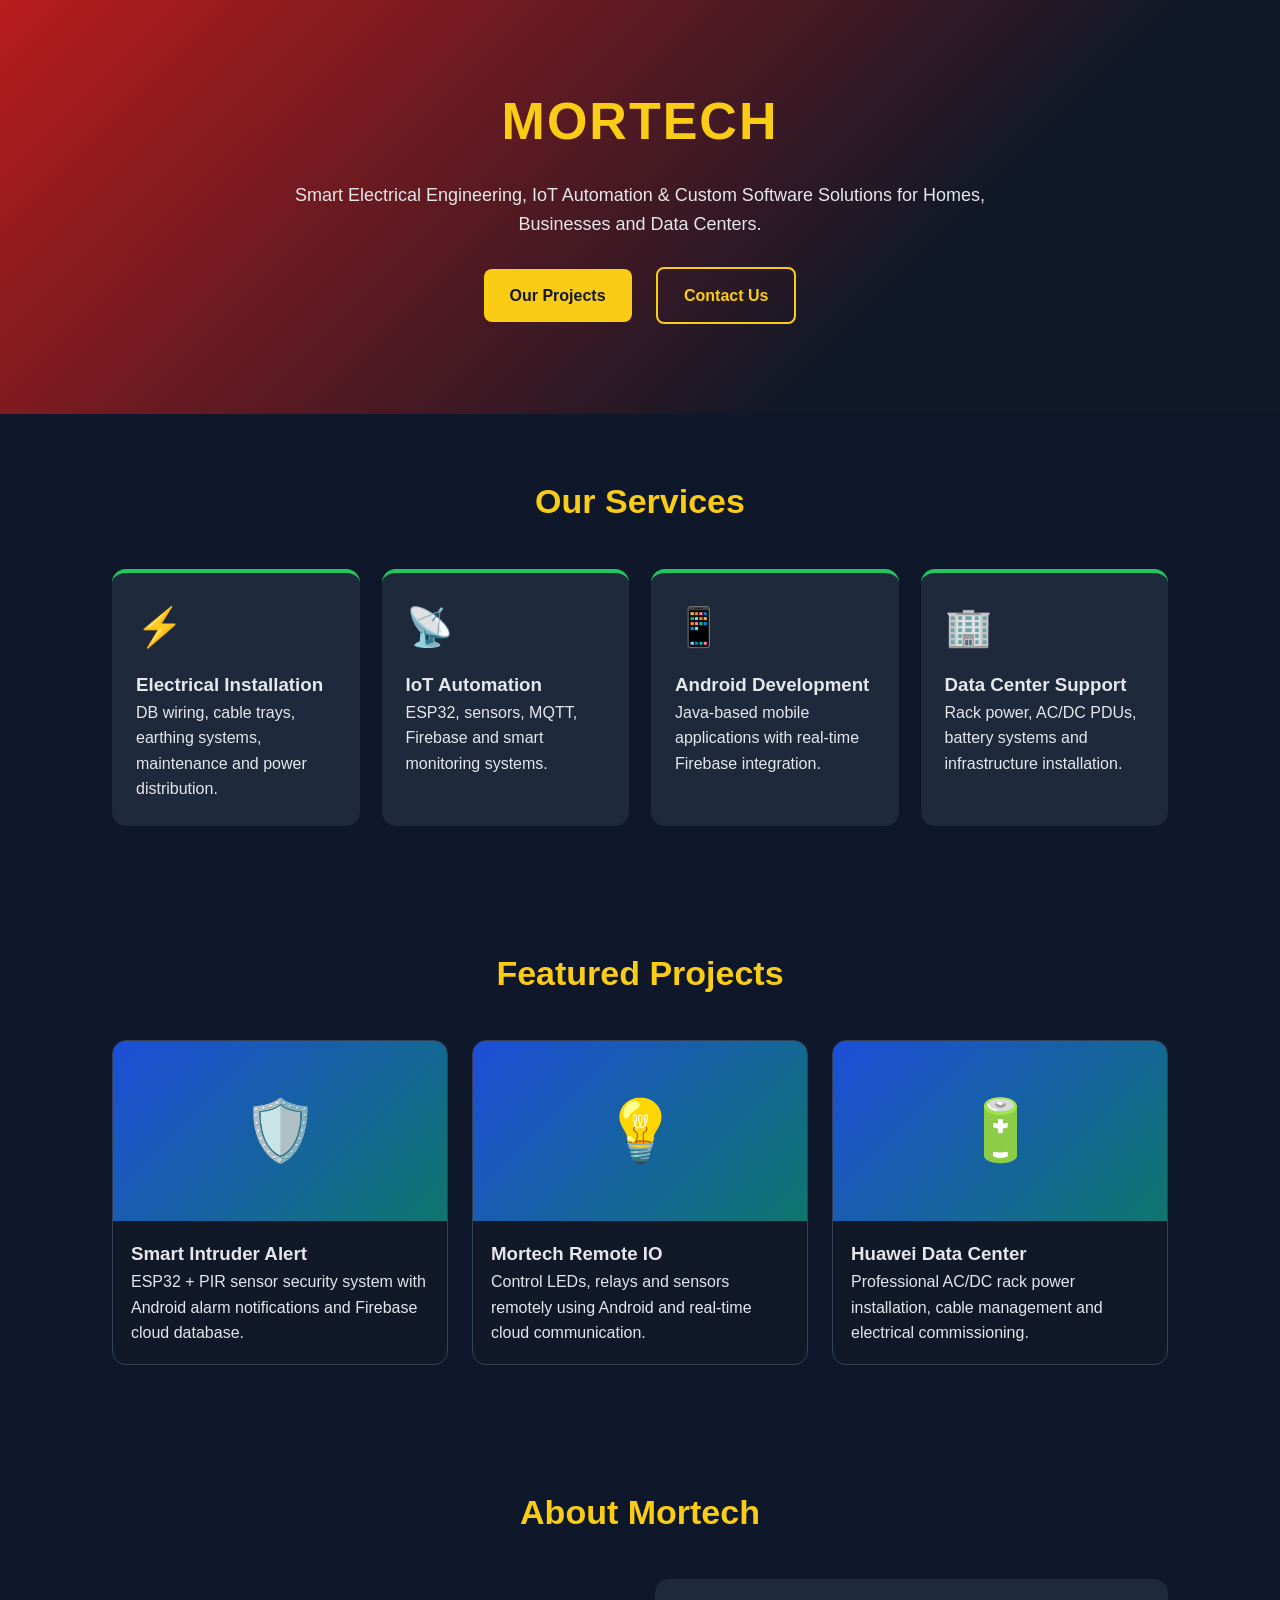
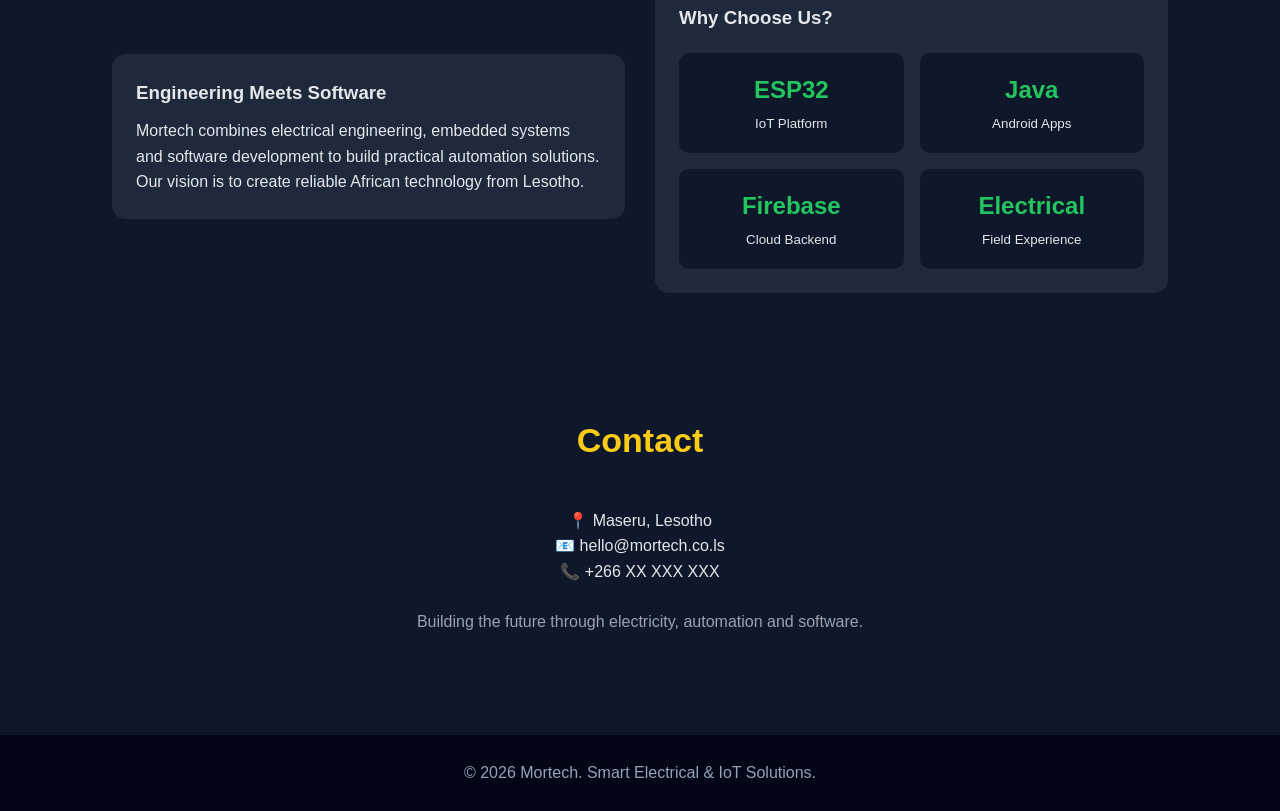
==== index.html @ 27b3b8f4 "Add files via upload" ====
<!DOCTYPE html>
<html lang="en">
<head>
<meta charset="UTF-8">
<meta name="viewport" content="width=device-width, initial-scale=1.0">
<title>Mortech</title>
<style>
*{margin:0;padding:0;box-sizing:border-box}
body{font-family:Arial,Helvetica,sans-serif;background:#0f172a;color:#e5e7eb;line-height:1.6}
header{background:linear-gradient(135deg,#b91c1c,#111827 70%);padding:80px 20px;text-align:center}
header h1{font-size:52px;letter-spacing:2px;color:#facc15}
header p{max-width:700px;margin:18px auto;font-size:18px}
.btn{display:inline-block;margin:10px;padding:14px 26px;border-radius:8px;text-decoration:none;font-weight:bold}
.primary{background:#facc15;color:#111827}
.secondary{border:2px solid #facc15;color:#facc15}
section{padding:60px 22px;max-width:1100px;margin:auto}
.title{text-align:center;font-size:34px;margin-bottom:40px;color:#facc15}
.grid{display:grid;grid-template-columns:repeat(auto-fit,minmax(230px,1fr));gap:22px}
.card{background:#1e293b;padding:24px;border-radius:14px;border-top:4px solid #22c55e;transition:.3s}
.card:hover{transform:translateY(-6px)}
.icon{font-size:38px;margin-bottom:12px}
.projects{display:grid;grid-template-columns:repeat(auto-fit,minmax(280px,1fr));gap:24px}
.project{background:#111827;border-radius:14px;overflow:hidden;border:1px solid #334155}
.image{height:180px;display:flex;align-items:center;justify-content:center;font-size:60px;background:linear-gradient(135deg,#1d4ed8,#0f766e)}
.project .content{padding:18px}
.about{display:grid;grid-template-columns:1fr 1fr;gap:30px;align-items:center}
.aboutbox{background:#1e293b;padding:24px;border-radius:14px}
.stats{display:grid;grid-template-columns:repeat(2,1fr);gap:16px;margin-top:20px}
.stat{background:#0f172a;padding:18px;border-radius:10px;text-align:center}
.contact{text-align:center}
footer{background:#020617;padding:25px;text-align:center;color:#94a3b8;margin-top:40px}
@media(max-width:700px){header h1{font-size:38px}.about{grid-template-columns:1fr}}
</style>
</head>
<body>
<header>
<h1>MORTECH</h1>
<p>Smart Electrical Engineering, IoT Automation & Custom Software Solutions for Homes, Businesses and Data Centers.</p>
<a href="#projects" class="btn primary">Our Projects</a>
<a href="#contact" class="btn secondary">Contact Us</a>
</header>
<section>
<h2 class="title">Our Services</h2>
<div class="grid">
<div class="card"><div class="icon">⚡</div><h3>Electrical Installation</h3><p>DB wiring, cable trays, earthing systems, maintenance and power distribution.</p></div>
<div class="card"><div class="icon">📡</div><h3>IoT Automation</h3><p>ESP32, sensors, MQTT, Firebase and smart monitoring systems.</p></div>
<div class="card"><div class="icon">📱</div><h3>Android Development</h3><p>Java-based mobile applications with real-time Firebase integration.</p></div>
<div class="card"><div class="icon">🏢</div><h3>Data Center Support</h3><p>Rack power, AC/DC PDUs, battery systems and infrastructure installation.</p></div>
</div>
</section>
<section id="projects">
<h2 class="title">Featured Projects</h2>
<div class="projects">
<div class="project"><div class="image">🛡️</div><div class="content"><h3>Smart Intruder Alert</h3><p>ESP32 + PIR sensor security system with Android alarm notifications and Firebase cloud database.</p></div></div>
<div class="project"><div class="image">💡</div><div class="content"><h3>Mortech Remote IO</h3><p>Control LEDs, relays and sensors remotely using Android and real-time cloud communication.</p></div></div>
<div class="project"><div class="image">🔋</div><div class="content"><h3>Huawei Data Center</h3><p>Professional AC/DC rack power installation, cable management and electrical commissioning.</p></div></div>
</div>
</section>
<section>
<h2 class="title">About Mortech</h2>
<div class="about">
<div class="aboutbox"><h3>Engineering Meets Software</h3><p style="margin-top:10px;">Mortech combines electrical engineering, embedded systems and software development to build practical automation solutions. Our vision is to create reliable African technology from Lesotho.</p></div>
<div class="aboutbox"><h3>Why Choose Us?</h3>
<div class="stats">
<div class="stat"><h2 style="color:#22c55e;">ESP32</h2><small>IoT Platform</small></div>
<div class="stat"><h2 style="color:#22c55e;">Java</h2><small>Android Apps</small></div>
<div class="stat"><h2 style="color:#22c55e;">Firebase</h2><small>Cloud Backend</small></div>
<div class="stat"><h2 style="color:#22c55e;">Electrical</h2><small>Field Experience</small></div>
</div></div></div>
</section>
<section id="contact" class="contact">
<h2 class="title">Contact</h2>
<p>📍 Maseru, Lesotho</p>
<p>📧 hello@mortech.co.ls</p>
<p>📞 +266 XX XXX XXX</p>
<p style="margin-top:25px;color:#9ca3af;">Building the future through electricity, automation and software.</p>
</section>
<footer>© 2026 Mortech. Smart Electrical & IoT Solutions.</footer>
</body>
</html>
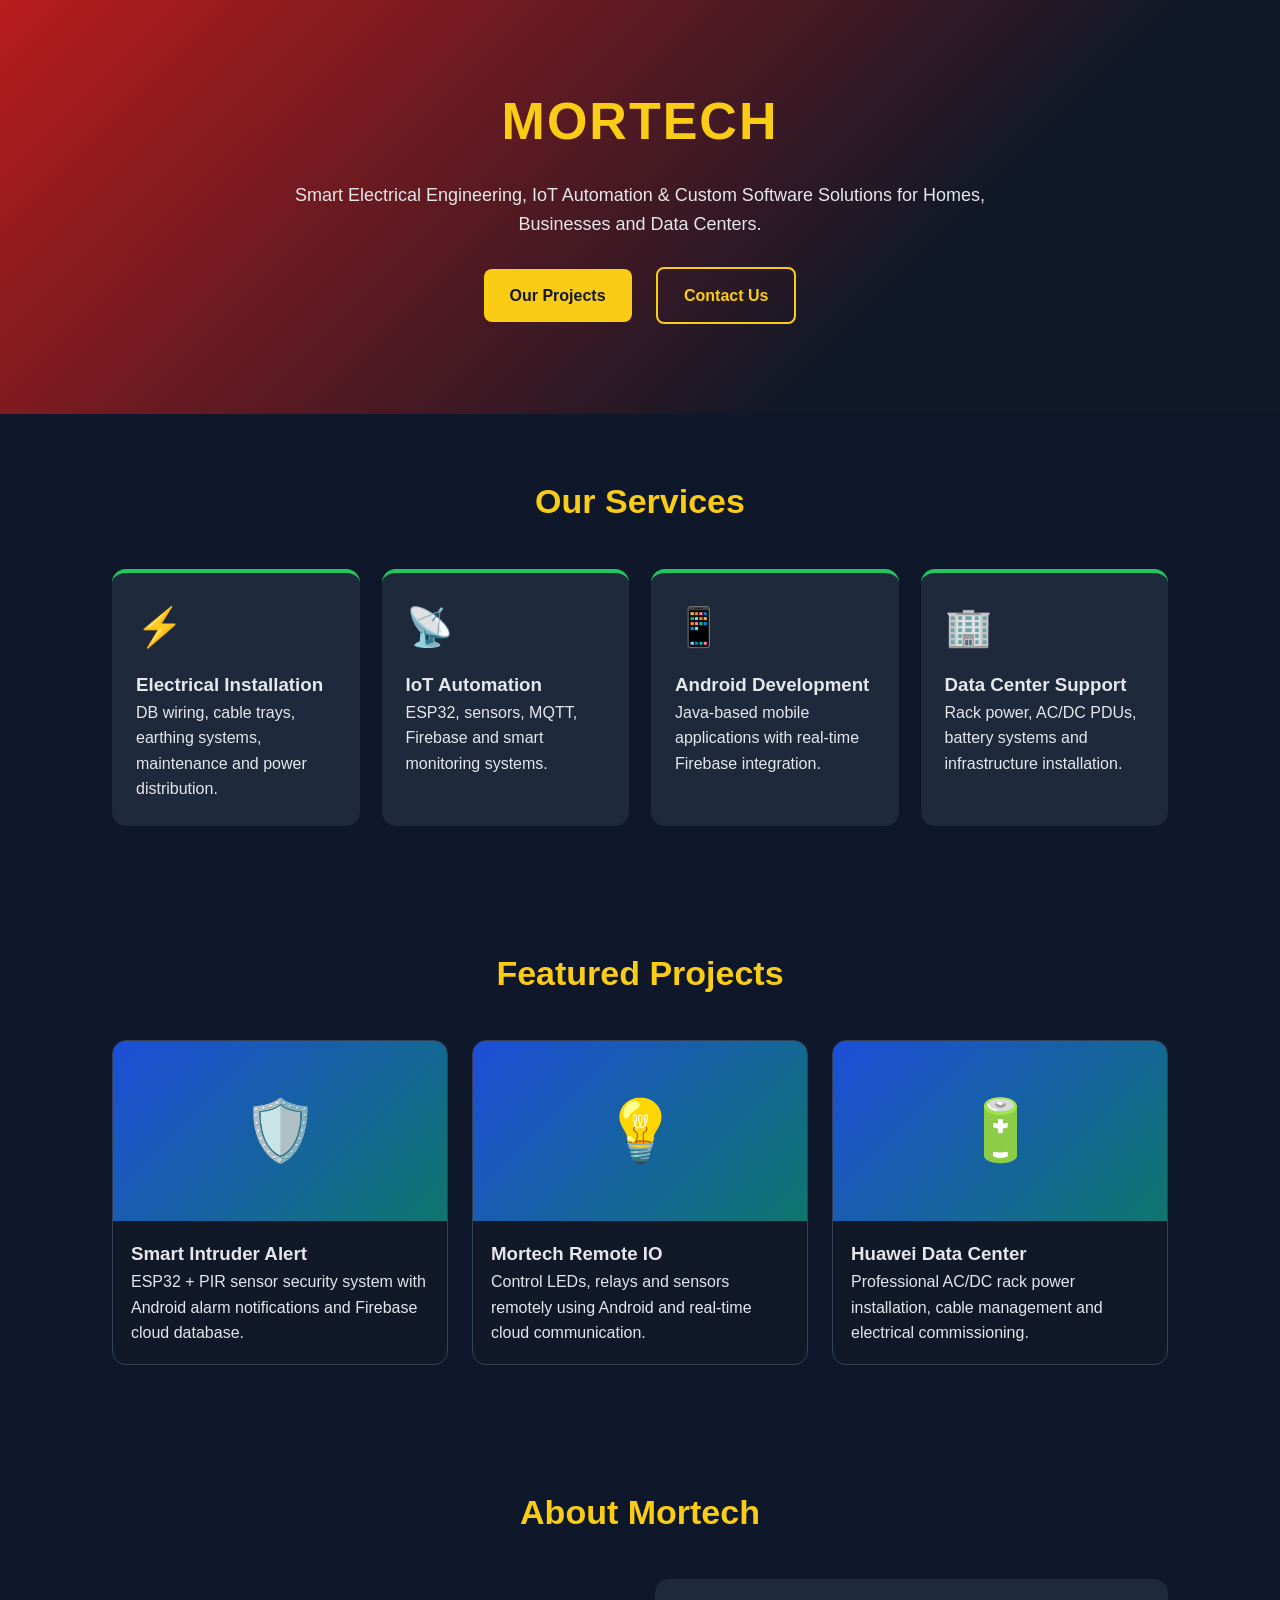
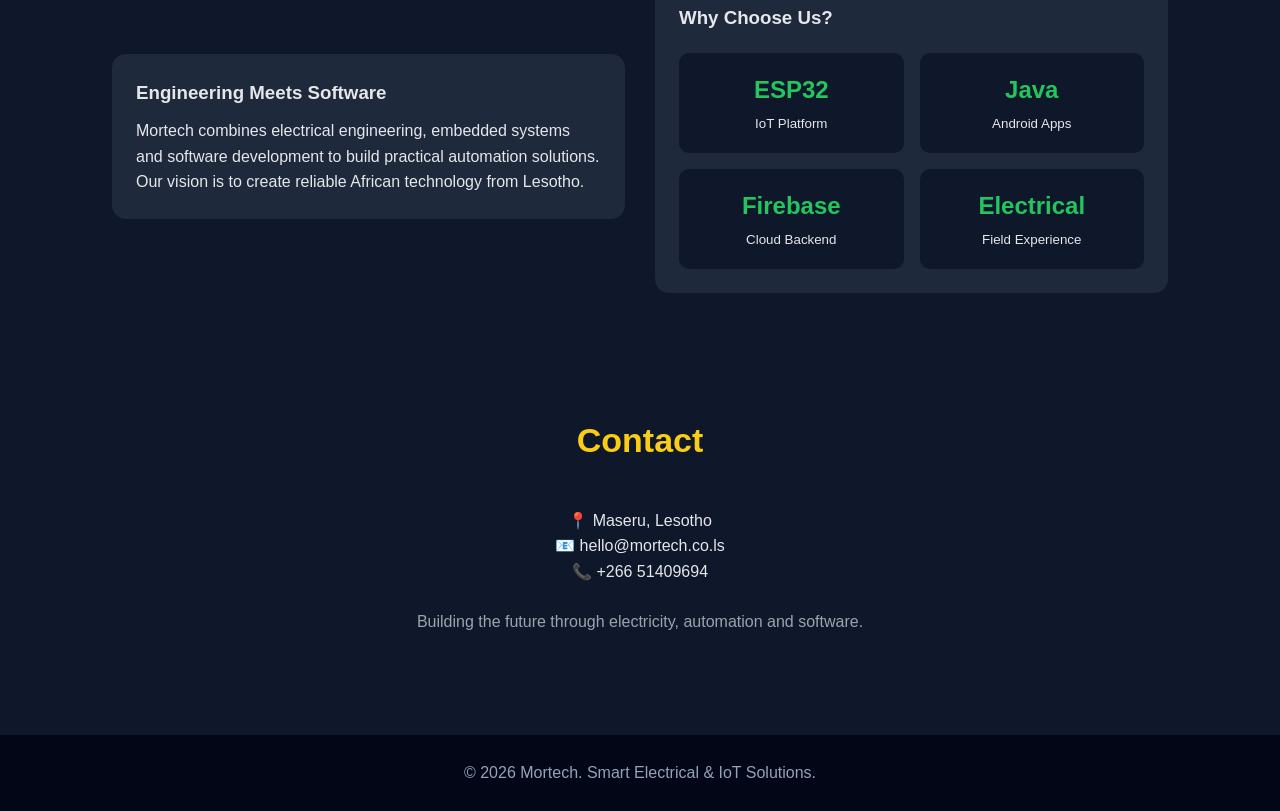
==== commit f242520d: "Add files via upload" ====
--- a/index.html
+++ b/index.html
@@ -72,7 +72,7 @@
 <h2 class="title">Contact</h2>
 <p>📍 Maseru, Lesotho</p>
 <p>📧 hello@mortech.co.ls</p>
-<p>📞 +266 XX XXX XXX</p>
+<p>📞 +266 51409694</p>
 <p style="margin-top:25px;color:#9ca3af;">Building the future through electricity, automation and software.</p>
 </section>
 <footer>© 2026 Mortech. Smart Electrical & IoT Solutions.</footer>
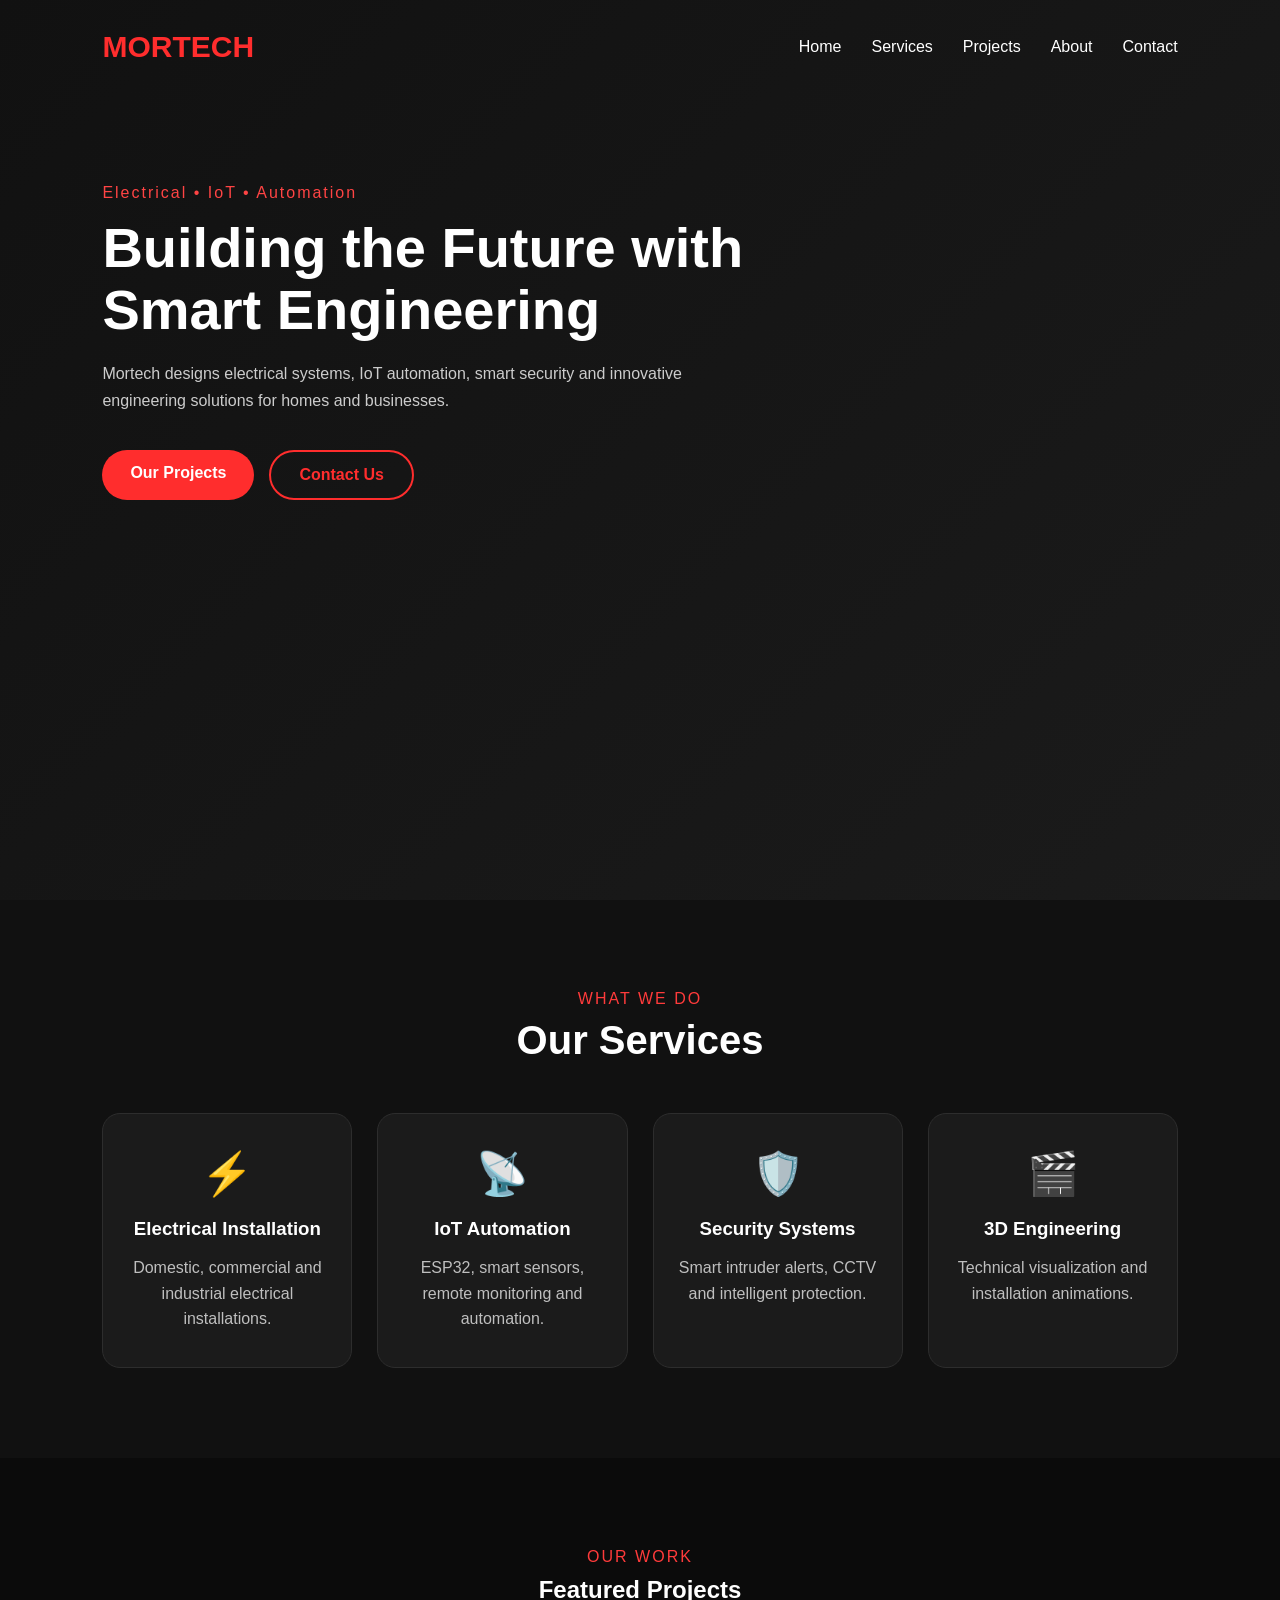
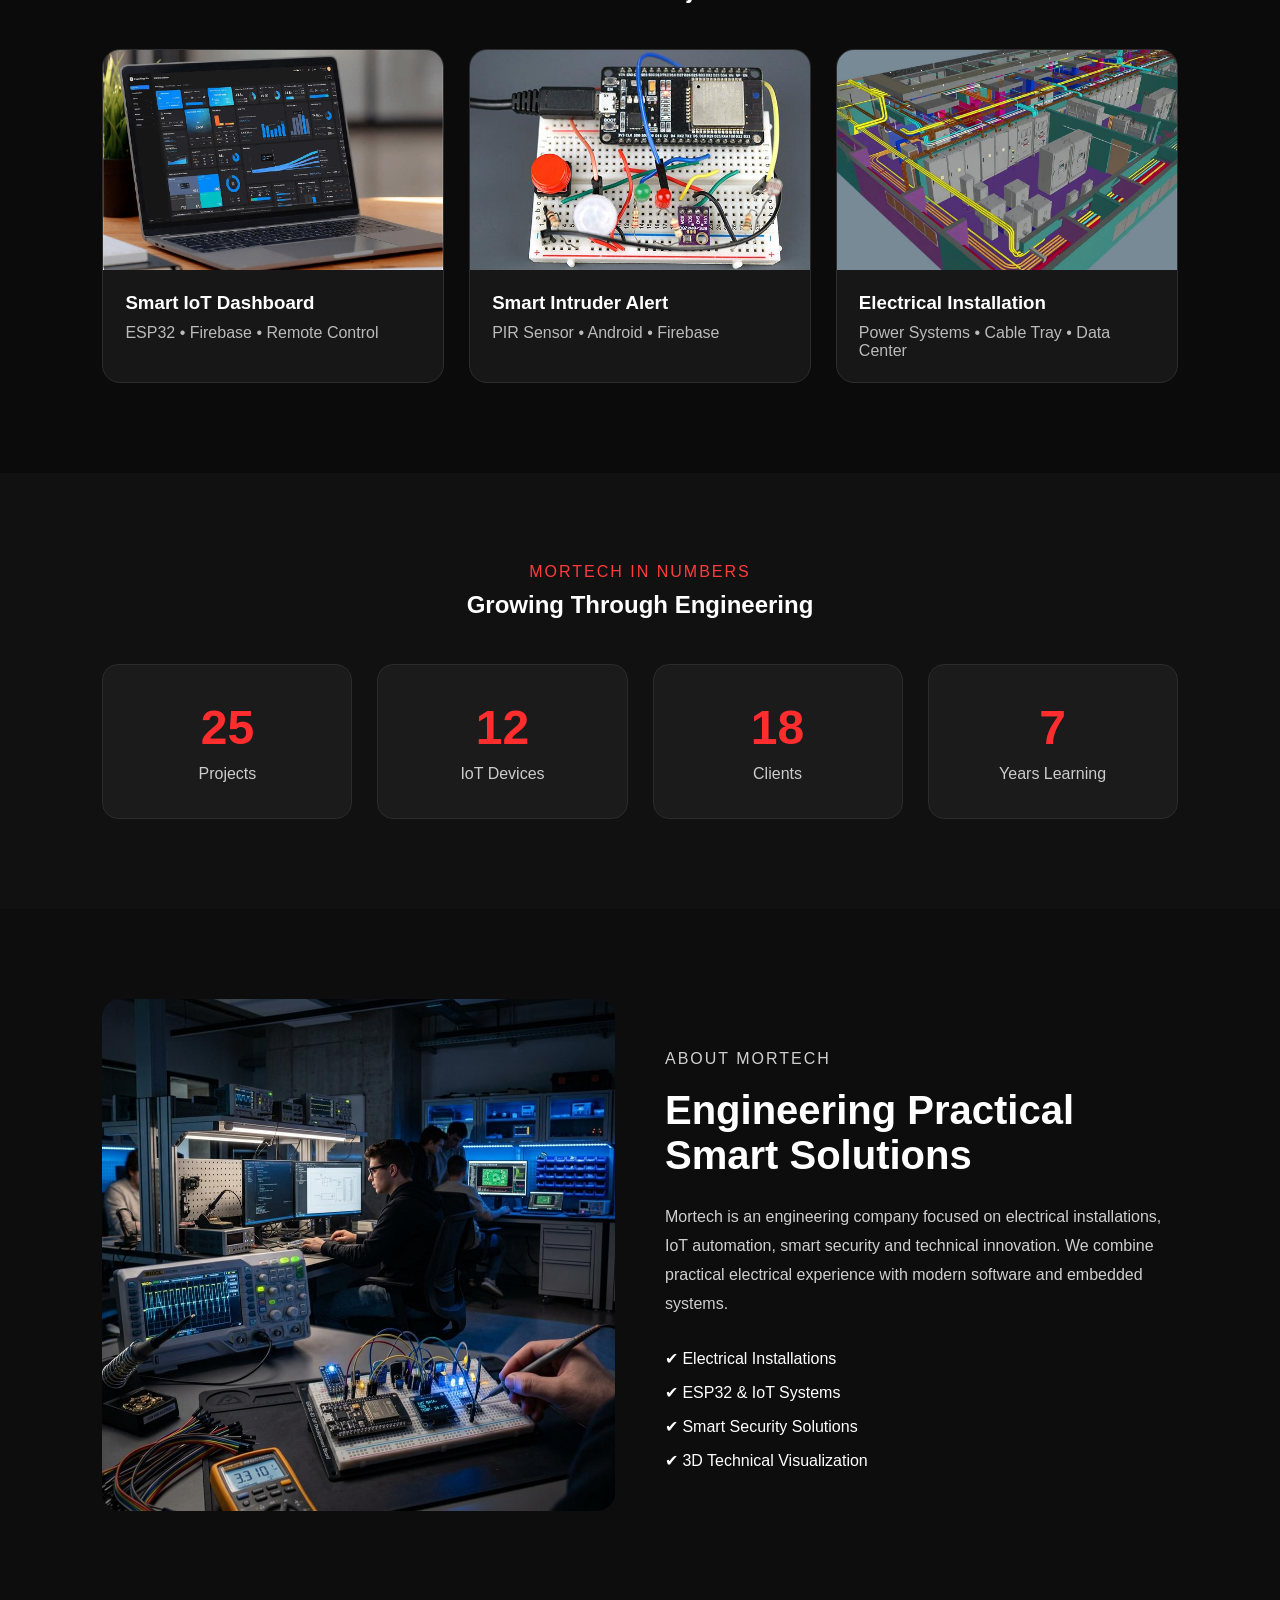
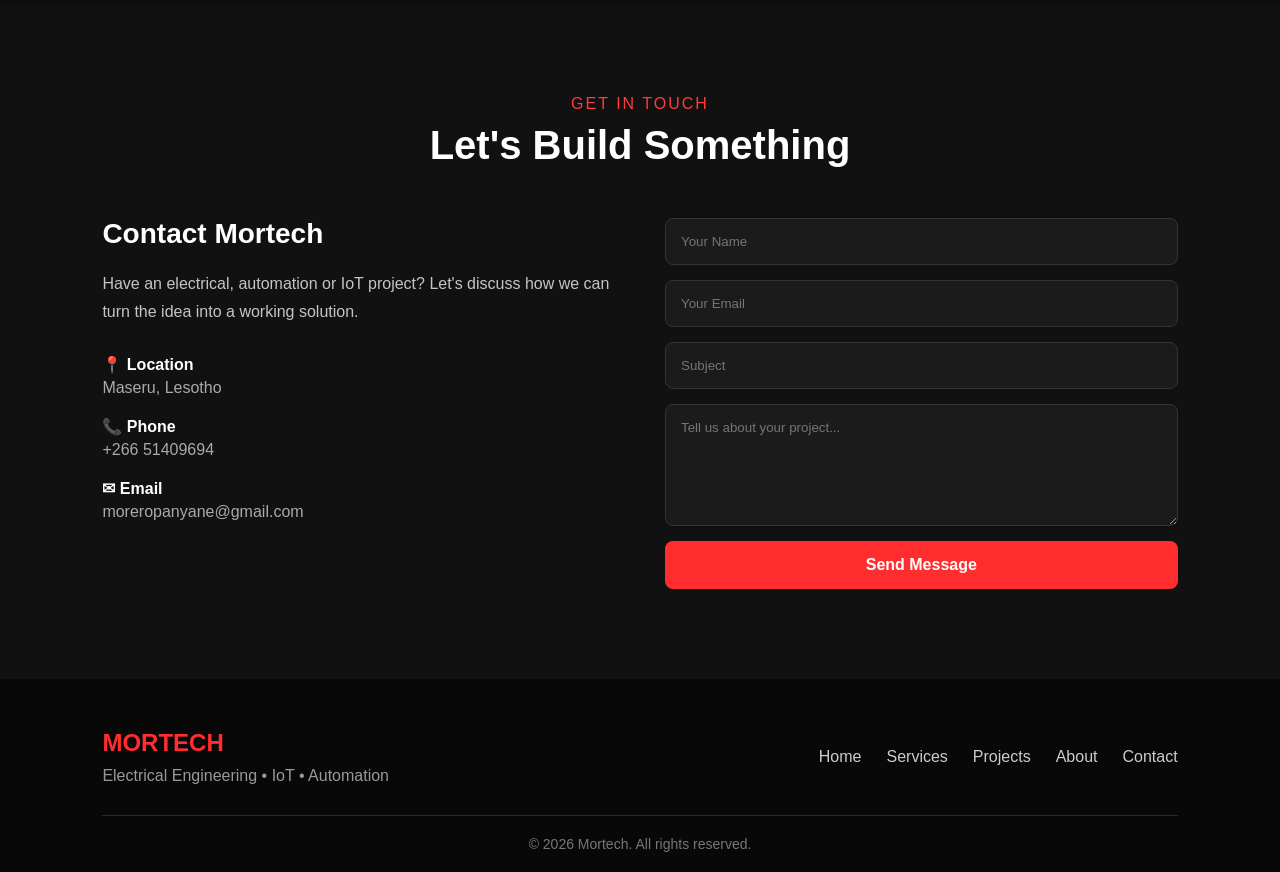
==== commit a2f85631: "Add files via upload" ====
--- a/index.html
+++ b/index.html
@@ -1,80 +1,297 @@
 <!DOCTYPE html>
-<html lang="en">
-<head>
-<meta charset="UTF-8">
-<meta name="viewport" content="width=device-width, initial-scale=1.0">
-<title>Mortech</title>
-<style>
-*{margin:0;padding:0;box-sizing:border-box}
-body{font-family:Arial,Helvetica,sans-serif;background:#0f172a;color:#e5e7eb;line-height:1.6}
-header{background:linear-gradient(135deg,#b91c1c,#111827 70%);padding:80px 20px;text-align:center}
-header h1{font-size:52px;letter-spacing:2px;color:#facc15}
-header p{max-width:700px;margin:18px auto;font-size:18px}
-.btn{display:inline-block;margin:10px;padding:14px 26px;border-radius:8px;text-decoration:none;font-weight:bold}
-.primary{background:#facc15;color:#111827}
-.secondary{border:2px solid #facc15;color:#facc15}
-section{padding:60px 22px;max-width:1100px;margin:auto}
-.title{text-align:center;font-size:34px;margin-bottom:40px;color:#facc15}
-.grid{display:grid;grid-template-columns:repeat(auto-fit,minmax(230px,1fr));gap:22px}
-.card{background:#1e293b;padding:24px;border-radius:14px;border-top:4px solid #22c55e;transition:.3s}
-.card:hover{transform:translateY(-6px)}
-.icon{font-size:38px;margin-bottom:12px}
-.projects{display:grid;grid-template-columns:repeat(auto-fit,minmax(280px,1fr));gap:24px}
-.project{background:#111827;border-radius:14px;overflow:hidden;border:1px solid #334155}
-.image{height:180px;display:flex;align-items:center;justify-content:center;font-size:60px;background:linear-gradient(135deg,#1d4ed8,#0f766e)}
-.project .content{padding:18px}
-.about{display:grid;grid-template-columns:1fr 1fr;gap:30px;align-items:center}
-.aboutbox{background:#1e293b;padding:24px;border-radius:14px}
-.stats{display:grid;grid-template-columns:repeat(2,1fr);gap:16px;margin-top:20px}
-.stat{background:#0f172a;padding:18px;border-radius:10px;text-align:center}
-.contact{text-align:center}
-footer{background:#020617;padding:25px;text-align:center;color:#94a3b8;margin-top:40px}
-@media(max-width:700px){header h1{font-size:38px}.about{grid-template-columns:1fr}}
-</style>
-</head>
-<body>
-<header>
-<h1>MORTECH</h1>
-<p>Smart Electrical Engineering, IoT Automation & Custom Software Solutions for Homes, Businesses and Data Centers.</p>
-<a href="#projects" class="btn primary">Our Projects</a>
-<a href="#contact" class="btn secondary">Contact Us</a>
+	<html lang="en">
+		<head>
+			<meta charset="UTF-8">
+			<meta name="viewport" content="width=device-width, initial-scale=1.0">
+			<title>Mortech</title>
+
+<link rel="stylesheet" href="style.css">
+
+		</head>
+		<body>
+<header class="hero">
+<nav>
+
+    <h2 class="logo">MORTECH</h2>
+
+    <button class="menu-toggle" id="menu-toggle">
+        ☰
+    </button>
+
+    <ul class="nav-links" id="nav-links">
+        <li><a href="#home">Home</a></li>
+        <li><a href="#services">Services</a></li>
+        <li><a href="#projects">Projects</a></li>
+        <li><a href="#about">About</a></li>
+        <li><a href="#contact">Contact</a></li>
+    </ul>
+
+</nav>
+
+    <div class="hero-content">
+        <p class="tag">Electrical • IoT • Automation</p>
+
+        <h1>Building the Future with Smart Engineering</h1>
+
+        <p class="description">
+            Mortech designs electrical systems, IoT automation,
+            smart security and innovative engineering solutions
+            for homes and businesses.
+        </p>
+
+        <div class="buttons">
+            <a href="#" class="btn-red">Our Projects</a>
+            <a href="#" class="btn-outline">Contact Us</a>
+        </div>
+    </div>
 </header>
-<section>
-<h2 class="title">Our Services</h2>
-<div class="grid">
-<div class="card"><div class="icon">⚡</div><h3>Electrical Installation</h3><p>DB wiring, cable trays, earthing systems, maintenance and power distribution.</p></div>
-<div class="card"><div class="icon">📡</div><h3>IoT Automation</h3><p>ESP32, sensors, MQTT, Firebase and smart monitoring systems.</p></div>
-<div class="card"><div class="icon">📱</div><h3>Android Development</h3><p>Java-based mobile applications with real-time Firebase integration.</p></div>
-<div class="card"><div class="icon">🏢</div><h3>Data Center Support</h3><p>Rack power, AC/DC PDUs, battery systems and infrastructure installation.</p></div>
+
+<section class="services" id="services">
+
+    <p class="section-tag">WHAT WE DO</p>
+    <h2>Our Services</h2>
+
+    <div class="service-grid">
+
+        <div class="card">
+            <div class="icon">⚡</div>
+            <h3>Electrical Installation</h3>
+            <p>Domestic, commercial and industrial electrical installations.</p>
+        </div>
+
+        <div class="card">
+            <div class="icon">📡</div>
+            <h3>IoT Automation</h3>
+            <p>ESP32, smart sensors, remote monitoring and automation.</p>
+        </div>
+
+        <div class="card">
+            <div class="icon">🛡️</div>
+            <h3>Security Systems</h3>
+            <p>Smart intruder alerts, CCTV and intelligent protection.</p>
+        </div>
+
+        <div class="card">
+            <div class="icon">🎬</div>
+            <h3>3D Engineering</h3>
+            <p>Technical visualization and installation animations.</p>
+        </div>
+
+    </div>
+
+</section>
+
+
+<section class="projects" id="projects">
+
+    <p class="section-tag">OUR WORK</p>
+    <h2>Featured Projects</h2>
+
+    <div class="project-grid">
+
+        <div class="project-card">
+
+    <div class="project-image">
+        <img src="images/project2.jfif" alt="Smart IoT Dashboard">
+
+        <div class="project-overlay">
+            <a href="projects/iot-dashboard.html">VIEW PROJECT →</a>
+        </div>
+    </div>
+
+    <div class="project-info">
+        <h3>Smart IoT Dashboard</h3>
+        <p>ESP32 • Firebase • Remote Control</p>
+    </div>
+
 </div>
-</section>
-<section id="projects">
-<h2 class="title">Featured Projects</h2>
-<div class="projects">
-<div class="project"><div class="image">🛡️</div><div class="content"><h3>Smart Intruder Alert</h3><p>ESP32 + PIR sensor security system with Android alarm notifications and Firebase cloud database.</p></div></div>
-<div class="project"><div class="image">💡</div><div class="content"><h3>Mortech Remote IO</h3><p>Control LEDs, relays and sensors remotely using Android and real-time cloud communication.</p></div></div>
-<div class="project"><div class="image">🔋</div><div class="content"><h3>Huawei Data Center</h3><p>Professional AC/DC rack power installation, cable management and electrical commissioning.</p></div></div>
+
+
+<div class="project-card">
+
+    <div class="project-image">
+        <img src="images/project1.jfif" alt="Smart Intruder Alert">
+
+        <div class="project-overlay">
+            <a href="#">VIEW PROJECT →</a>
+        </div>
+    </div>
+
+    <div class="project-info">
+        <h3>Smart Intruder Alert</h3>
+        <p>PIR Sensor • Android • Firebase</p>
+    </div>
+
 </div>
-</section>
-<section>
-<h2 class="title">About Mortech</h2>
-<div class="about">
-<div class="aboutbox"><h3>Engineering Meets Software</h3><p style="margin-top:10px;">Mortech combines electrical engineering, embedded systems and software development to build practical automation solutions. Our vision is to create reliable African technology from Lesotho.</p></div>
-<div class="aboutbox"><h3>Why Choose Us?</h3>
-<div class="stats">
-<div class="stat"><h2 style="color:#22c55e;">ESP32</h2><small>IoT Platform</small></div>
-<div class="stat"><h2 style="color:#22c55e;">Java</h2><small>Android Apps</small></div>
-<div class="stat"><h2 style="color:#22c55e;">Firebase</h2><small>Cloud Backend</small></div>
-<div class="stat"><h2 style="color:#22c55e;">Electrical</h2><small>Field Experience</small></div>
-</div></div></div>
-</section>
-<section id="contact" class="contact">
-<h2 class="title">Contact</h2>
-<p>📍 Maseru, Lesotho</p>
-<p>📧 hello@mortech.co.ls</p>
-<p>📞 +266 51409694</p>
-<p style="margin-top:25px;color:#9ca3af;">Building the future through electricity, automation and software.</p>
-</section>
-<footer>© 2026 Mortech. Smart Electrical & IoT Solutions.</footer>
+
+
+<div class="project-card">
+
+    <div class="project-image">
+        <img src="images/project3.jfif" alt="Electrical Installation">
+
+        <div class="project-overlay">
+            <a href="#">VIEW PROJECT →</a>
+        </div>
+    </div>
+
+    <div class="project-info">
+        <h3>Electrical Installation</h3>
+        <p>Power Systems • Cable Tray • Data Center</p>
+    </div>
+
+</div>
+    </div>
+
+</section>
+
+<section class="stats">
+
+    <p class="section-tag">MORTECH IN NUMBERS</p>
+    <h2>Growing Through Engineering</h2>
+
+    <div class="stats-grid">
+
+        <div class="stat">
+            <h3 class="counter" data-target="25">0</h3>
+            <p>Projects</p>
+        </div>
+
+        <div class="stat">
+            <h3 class="counter" data-target="12">0</h3>
+            <p>IoT Devices</p>
+        </div>
+
+        <div class="stat">
+            <h3 class="counter" data-target="18">0</h3>
+            <p>Clients</p>
+        </div>
+
+        <div class="stat">
+            <h3 class="counter" data-target="7">0</h3>
+            <p>Years Learning</p>
+        </div>
+
+    </div>
+
+</section>
+
+<script src="script.js"></script>
+
+<section class="about" id="about">
+
+    <div class="about-image">
+        <img src="images/about.jfif" alt="Mortech Engineer">
+    </div>
+
+    <div class="about-text">
+
+        <p class="section-tag">ABOUT MORTECH</p>
+
+        <h2>Engineering Practical Smart Solutions</h2>
+
+        <p>
+            Mortech is an engineering company focused on electrical
+            installations, IoT automation, smart security and technical
+            innovation. We combine practical electrical experience with
+            modern software and embedded systems.
+        </p>
+
+        <div class="about-list">
+
+            <div>✔ Electrical Installations</div>
+            <div>✔ ESP32 & IoT Systems</div>
+            <div>✔ Smart Security Solutions</div>
+            <div>✔ 3D Technical Visualization</div>
+
+        </div>
+
+    </div>
+
+</section>
+
+<section class="contact" id="contact">
+
+    <p class="section-tag">GET IN TOUCH</p>
+    <h2>Let's Build Something</h2>
+
+    <div class="contact-container">
+
+        <div class="contact-info">
+
+            <h3>Contact Mortech</h3>
+
+            <p>
+                Have an electrical, automation or IoT project?
+                Let's discuss how we can turn the idea into a
+                working solution.
+            </p>
+
+            <div class="contact-item">
+                <strong>📍 Location</strong>
+                <span>Maseru, Lesotho</span>
+            </div>
+
+            <div class="contact-item">
+                <strong>📞 Phone</strong>
+                <span>+266 51409694</span>
+            </div>
+
+            <div class="contact-item">
+                <strong>✉ Email</strong>
+                <span>moreropanyane@gmail.com</span>
+            </div>
+
+        </div>
+
+
+        <form class="contact-form">
+
+            <input type="text" placeholder="Your Name">
+
+            <input type="email" placeholder="Your Email">
+
+            <input type="text" placeholder="Subject">
+
+            <textarea rows="6"
+                placeholder="Tell us about your project..."></textarea>
+
+            <button type="submit">
+                Send Message
+            </button>
+
+        </form>
+
+    </div>
+
+</section>
+
+<footer class="footer">
+
+    <div class="footer-content">
+
+        <div class="footer-brand">
+            <h2>MORTECH</h2>
+            <p>
+                Electrical Engineering • IoT • Automation
+            </p>
+        </div>
+
+        <div class="footer-links">
+            <a href="#home">Home</a>
+            <a href="#services">Services</a>
+            <a href="#projects">Projects</a>
+            <a href="#about">About</a>
+            <a href="#contact">Contact</a>
+        </div>
+
+    </div>
+
+    <div class="footer-bottom">
+        <p>© 2026 Mortech. All rights reserved.</p>
+    </div>
+
+</footer>
+
 </body>
 </html>
--- a/style.css
+++ b/style.css
@@ -0,0 +1,697 @@
+html{
+    scroll-behavior:smooth;
+}
+
+*{
+    margin:0;
+    padding:0;
+    box-sizing:border-box;
+    font-family:Arial, Helvetica, sans-serif;
+}
+
+body{
+    background:#0b0b0b;
+    color:white;
+}
+
+.hero{
+    min-height:100vh;
+    background:linear-gradient(
+    135deg,
+    #111,
+    #1b1b1b,
+    #2b0000,
+    #111
+);
+
+background-size:300% 300%;
+animation:heroBackground 12s ease infinite;
+    padding:30px 8%;
+}
+
+nav{
+    display:flex;
+    justify-content:space-between;
+    align-items:center;
+}
+
+.logo{
+    color:#ff2d2d;
+    font-size:30px;
+}
+
+.nav-links{
+    display:flex;
+    list-style:none;
+    gap:30px;
+}
+
+.nav-links a{
+    color:white;
+    text-decoration:none;
+}
+
+.hero-content{
+    max-width:650px;
+    margin-top:120px;
+}
+
+.tag{
+    color:#ff4444;
+    letter-spacing:2px;
+    margin-bottom:15px;
+}
+
+.hero h1{
+    font-size:56px;
+    line-height:1.1;
+    margin-bottom:20px;
+}
+
+.description{
+    color:#cccccc;
+    line-height:1.7;
+    margin-bottom:35px;
+}
+
+.buttons{
+    display:flex;
+    gap:15px;
+}
+
+.btn-red,
+.btn-outline{
+    padding:14px 28px;
+    border-radius:30px;
+    text-decoration:none;
+    font-weight:bold;
+}
+
+.btn-red{
+    background:#ff2d2d;
+    color:white;
+}
+
+.btn-red,
+.btn-outline{
+    transition:0.3s;
+}
+
+.btn-red:hover{
+    transform:translateY(-3px);
+    box-shadow:0 8px 20px rgba(255,45,45,0.25);
+}
+
+.btn-outline:hover{
+    background:#ff2d2d;
+    color:white;
+    transform:translateY(-3px);
+}
+
+.btn-outline{
+    border:2px solid #ff2d2d;
+    color:#ff2d2d;
+}
+/* SERVICES */
+
+.services{
+    padding:90px 8%;
+    background:#111111;
+    text-align:center;
+}
+
+.section-tag{
+    color:#ff3b3b;
+    letter-spacing:2px;
+    margin-bottom:10px;
+}
+
+.services h2{
+    font-size:40px;
+    margin-bottom:50px;
+}
+
+.service-grid{
+    display:grid;
+    grid-template-columns:repeat(auto-fit,minmax(240px,1fr));
+    gap:25px;
+}
+
+.card{
+    background:#1b1b1b;
+    padding:35px 25px;
+    border-radius:18px;
+    transition:.3s;
+    border:1px solid #2d2d2d;
+}
+
+.card:hover{
+    transform:translateY(-8px);
+    border-color:#ff2d2d;
+}
+
+.icon{
+    font-size:42px;
+    margin-bottom:20px;
+}
+
+.card h3{
+    margin-bottom:15px;
+}
+
+.card p{
+    color:#bfbfbf;
+    line-height:1.6;
+}
+
+
+/* PROJECTS */
+
+.projects{
+    padding:90px 8%;
+    background:#0b0b0b;
+    text-align:center;
+}
+
+.project-grid{
+    display:grid;
+    grid-template-columns:repeat(auto-fit,minmax(300px,1fr));
+    gap:25px;
+    margin-top:45px;
+}
+
+.project-card{
+    background:#171717;
+    border-radius:18px;
+    overflow:hidden;
+    transition:0.3s;
+    border:1px solid #2d2d2d;
+}
+
+.project-card:hover{
+    transform:translateY(-8px);
+    border-color:#ff2d2d;
+}
+
+.project-card img{
+    width:100%;
+    height:220px;
+    object-fit:cover;
+}
+
+.project-info{
+    padding:22px;
+    text-align:left;
+}
+
+.project-info h3{
+    margin-bottom:10px;
+}
+
+.project-info p{
+    color:#bbbbbb;
+}
+/* STATISTICS */
+
+.stats{
+    background:#111;
+    padding:90px 8%;
+    text-align:center;
+}
+
+.stats-grid{
+    display:grid;
+    grid-template-columns:repeat(auto-fit,minmax(180px,1fr));
+    gap:25px;
+    margin-top:45px;
+}
+
+.stat{
+    background:#1b1b1b;
+    padding:35px 20px;
+    border-radius:16px;
+    border:1px solid #2b2b2b;
+}
+
+.stat h3{
+    font-size:48px;
+    color:#ff2d2d;
+    margin-bottom:10px;
+}
+
+.stat p{
+    color:#cccccc;
+}
+/* ABOUT */
+
+.about{
+    display:grid;
+    grid-template-columns:repeat(auto-fit,minmax(320px,1fr));
+    align-items:center;
+    gap:50px;
+    padding:90px 8%;
+    background:#0d0d0d;
+}
+
+.about-image img{
+    width:100%;
+    border-radius:18px;
+}
+
+.about-text h2{
+    font-size:40px;
+    margin:15px 0 25px;
+}
+
+.about-text p{
+    color:#cfcfcf;
+    line-height:1.8;
+}
+
+.about-list{
+    margin-top:30px;
+    display:grid;
+    gap:15px;
+    color:white;
+}
+
+/* CONTACT */
+
+.contact{
+    padding:90px 8%;
+    background:#111;
+    text-align:center;
+}
+
+.contact h2{
+    font-size:40px;
+    margin-bottom:50px;
+}
+
+.contact-container{
+    display:grid;
+    grid-template-columns:1fr 1fr;
+    gap:50px;
+    max-width:1100px;
+    margin:auto;
+    text-align:left;
+}
+
+.contact-info h3{
+    font-size:28px;
+    margin-bottom:20px;
+}
+
+.contact-info > p{
+    color:#c5c5c5;
+    line-height:1.7;
+    margin-bottom:30px;
+}
+
+.contact-item{
+    display:flex;
+    flex-direction:column;
+    gap:5px;
+    margin-bottom:20px;
+}
+
+.contact-item span{
+    color:#aaa;
+}
+
+.contact-form{
+    display:flex;
+    flex-direction:column;
+    gap:15px;
+}
+
+.contact-form input,
+.contact-form textarea{
+    width:100%;
+    padding:15px;
+    background:#1b1b1b;
+    border:1px solid #333;
+    border-radius:8px;
+    color:white;
+    outline:none;
+}
+
+.contact-form input:focus,
+.contact-form textarea:focus{
+    border-color:#ff2d2d;
+}
+
+.contact-form button{
+    padding:15px;
+    background:#ff2d2d;
+    color:white;
+    border:none;
+    border-radius:8px;
+    font-size:16px;
+    font-weight:bold;
+    cursor:pointer;
+}
+
+.contact-form button:hover{
+    background:#d90000;
+}
+
+@media (max-width:768px){
+
+.project-details{
+    grid-template-columns:1fr;
+}
+
+.project-hero h1{
+    font-size:38px;
+}
+
+    .contact-container{
+        grid-template-columns:1fr;
+    }
+
+    .hero h1{
+        font-size:40px;
+    }
+
+    .nav-links{
+        gap:12px;
+        font-size:14px;
+    }
+
+ .footer-content{
+        flex-direction:column;
+        text-align:center;
+    }
+
+    .footer-links{
+        justify-content:center;
+    }
+
+
+.menu-toggle{
+    display:block;
+}
+
+.nav-links{
+    display:none;
+    position:absolute;
+    top:80px;
+    right:8%;
+    background:#1b1b1b;
+    width:220px;
+    padding:20px;
+    border-radius:12px;
+    flex-direction:column;
+    gap:20px;
+}
+
+.nav-links.active{
+    display:flex;
+}
+
+}
+
+/* FOOTER */
+
+.footer{
+    background:#080808;
+    padding:50px 8% 20px;
+}
+
+.footer-content{
+    display:flex;
+    justify-content:space-between;
+    align-items:center;
+    gap:30px;
+    padding-bottom:30px;
+    border-bottom:1px solid #292929;
+}
+
+.footer-brand h2{
+    color:#ff2d2d;
+    margin-bottom:10px;
+}
+
+.footer-brand p{
+    color:#999;
+}
+
+.footer-links{
+    display:flex;
+    gap:25px;
+    flex-wrap:wrap;
+}
+
+.footer-links a{
+    color:#ccc;
+    text-decoration:none;
+    transition:.3s;
+}
+
+.footer-links a:hover{
+    color:#ff2d2d;
+}
+
+.footer-bottom{
+    text-align:center;
+    padding-top:20px;
+    color:#777;
+    font-size:14px;
+}
+
+.menu-toggle{
+    display:none;
+    background:none;
+    border:none;
+    color:white;
+    font-size:30px;
+    cursor:pointer;
+}
+
+/* HERO ANIMATIONS */
+
+.hero-content{
+    animation: heroFade 1s ease-out;
+}
+
+@keyframes heroFade{
+
+    from{
+        opacity:0;
+        transform:translateY(30px);
+    }
+
+    to{
+        opacity:1;
+        transform:translateY(0);
+    }
+
+}
+
+nav{
+    animation: navFade 0.8s ease-out;
+}
+
+@keyframes navFade{
+
+    from{
+        opacity:0;
+        transform:translateY(-20px);
+    }
+
+    to{
+        opacity:1;
+        transform:translateY(0);
+    }
+
+}
+
+@keyframes heroBackground{
+
+    0%{
+        background-position:0% 50%;
+    }
+
+    50%{
+        background-position:100% 50%;
+    }
+
+    100%{
+        background-position:0% 50%;
+    }
+
+}
+
+.project-image{
+    position:relative;
+    overflow:hidden;
+}
+
+.project-image img{
+    width:100%;
+    height:220px;
+    object-fit:cover;
+    display:block;
+    transition:transform 0.5s ease;
+}
+
+.project-overlay{
+    position:absolute;
+    top:0;
+    left:0;
+    width:100%;
+    height:100%;
+
+    background:rgba(0,0,0,0.75);
+
+    display:flex;
+    align-items:center;
+    justify-content:center;
+	position:absolute;
+    opacity:0;
+    transition:opacity 0.4s ease;
+}
+
+.project-overlay a{
+    color:white;
+    text-decoration:none;
+    border:2px solid #ff2d2d;
+    padding:12px 22px;
+    border-radius:25px;
+    font-weight:bold;
+    transform:translateY(15px);
+    transition:0.4s;
+}
+
+.project-card:hover .project-image img{
+    transform:scale(1.08);
+}
+
+.project-card:hover .project-overlay{
+    opacity:1;
+}
+
+.project-card:hover .project-overlay a{
+    transform:translateY(0);
+}
+
+/* PROJECT PAGE */
+
+.project-hero{
+    padding:80px 8%;
+    background:linear-gradient(135deg,#111,#2b0000);
+}
+
+.project-hero h1{
+    font-size:52px;
+    margin:15px 0;
+}
+
+.back-button{
+    color:#ff4444;
+    text-decoration:none;
+    font-weight:bold;
+}
+
+.project-details{
+    display:grid;
+    grid-template-columns:1fr 1fr;
+    gap:50px;
+    padding:80px 8%;
+    background:#111;
+}
+
+.project-details img{
+    width:100%;
+    border-radius:18px;
+}
+
+.details h2{
+    margin-bottom:20px;
+}
+
+.details h3{
+    margin:25px 0 15px;
+    color:#ff4444;
+}
+
+.details p,
+.details li{
+    color:#cccccc;
+    line-height:1.8;
+}
+
+.details ul{
+    padding-left:20px;
+}
+
+/* CASE STUDY */
+
+.case-study,
+.tech-stack,
+.workflow,
+.gallery{
+    padding:70px 8%;
+    background:#0d0d0d;
+}
+
+.case-study{
+    display:grid;
+    grid-template-columns:repeat(auto-fit,minmax(280px,1fr));
+    gap:30px;
+}
+
+.case-box,
+.stack-card{
+    background:#181818;
+    padding:30px;
+    border-radius:16px;
+    border:1px solid #2b2b2b;
+}
+
+.stack-grid{
+    display:grid;
+    grid-template-columns:repeat(auto-fit,minmax(250px,1fr));
+    gap:25px;
+    margin-top:30px;
+}
+
+.flow{
+    display:flex;
+    justify-content:center;
+    align-items:center;
+    gap:15px;
+    flex-wrap:wrap;
+    margin-top:30px;
+}
+
+.flow-box{
+    background:#1b1b1b;
+    border:1px solid #ff2d2d;
+    padding:18px 24px;
+    border-radius:12px;
+    font-weight:bold;
+}
+
+.arrow{
+    color:#ff2d2d;
+    font-size:24px;
+}
+
+.gallery-grid{
+    display:grid;
+    grid-template-columns:repeat(auto-fit,minmax(220px,1fr));
+    gap:20px;
+    margin-top:30px;
+}
+
+.gallery-grid img{
+    width:100%;
+    border-radius:12px;
+    transition:.3s;
+}
+
+.gallery-grid img:hover{
+    transform:scale(1.03);
+}
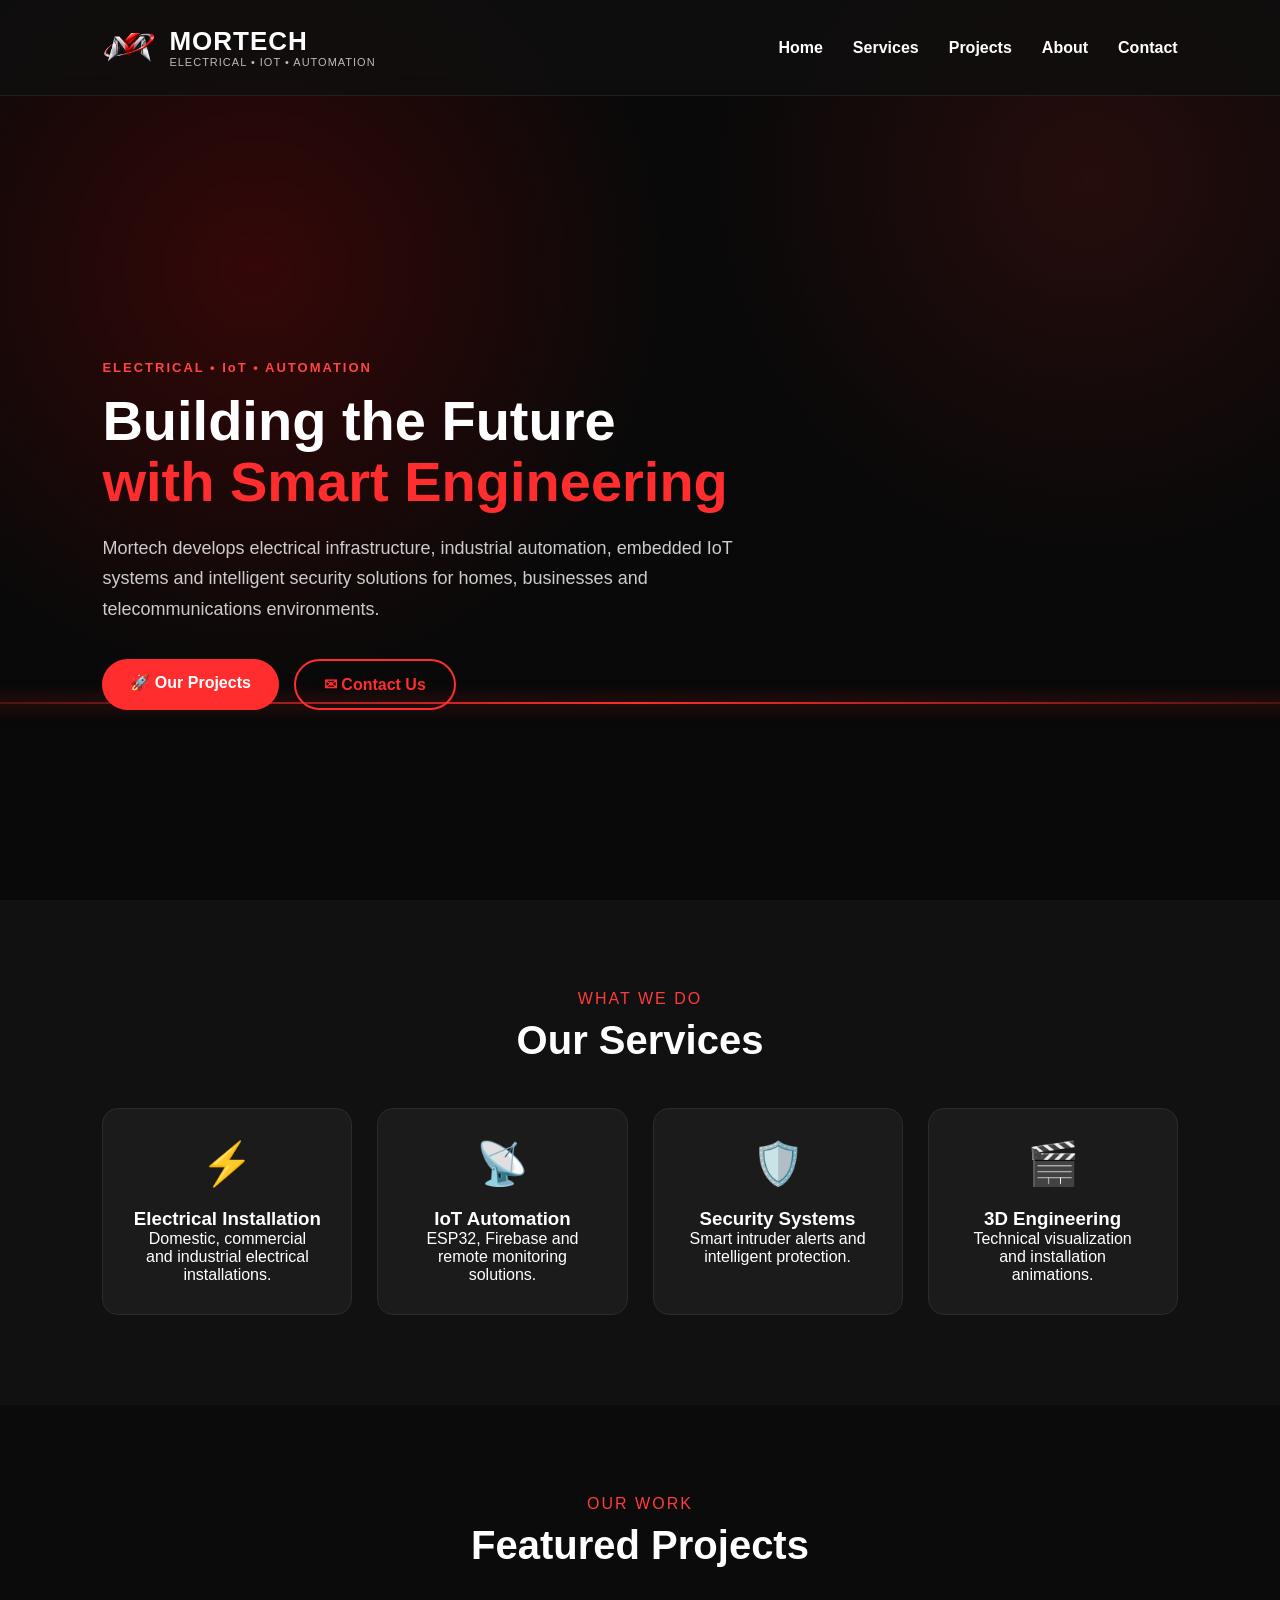
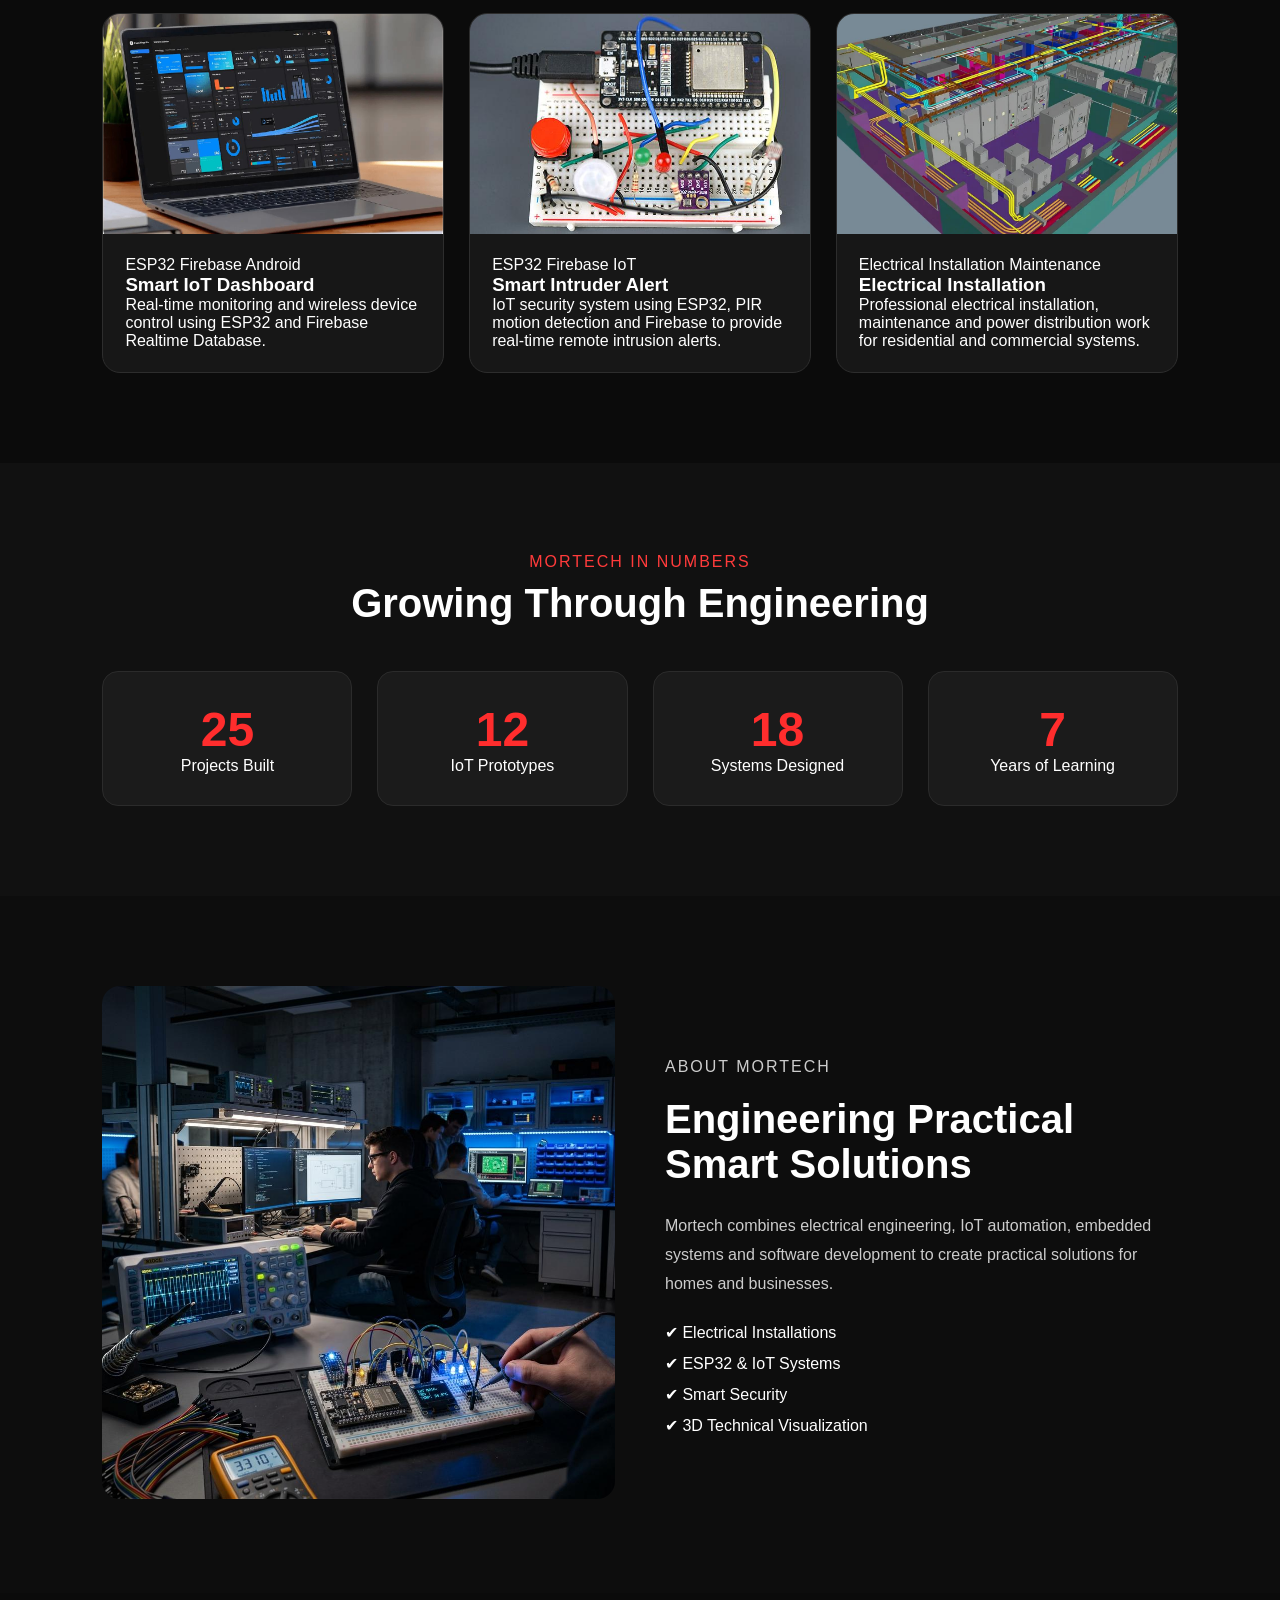
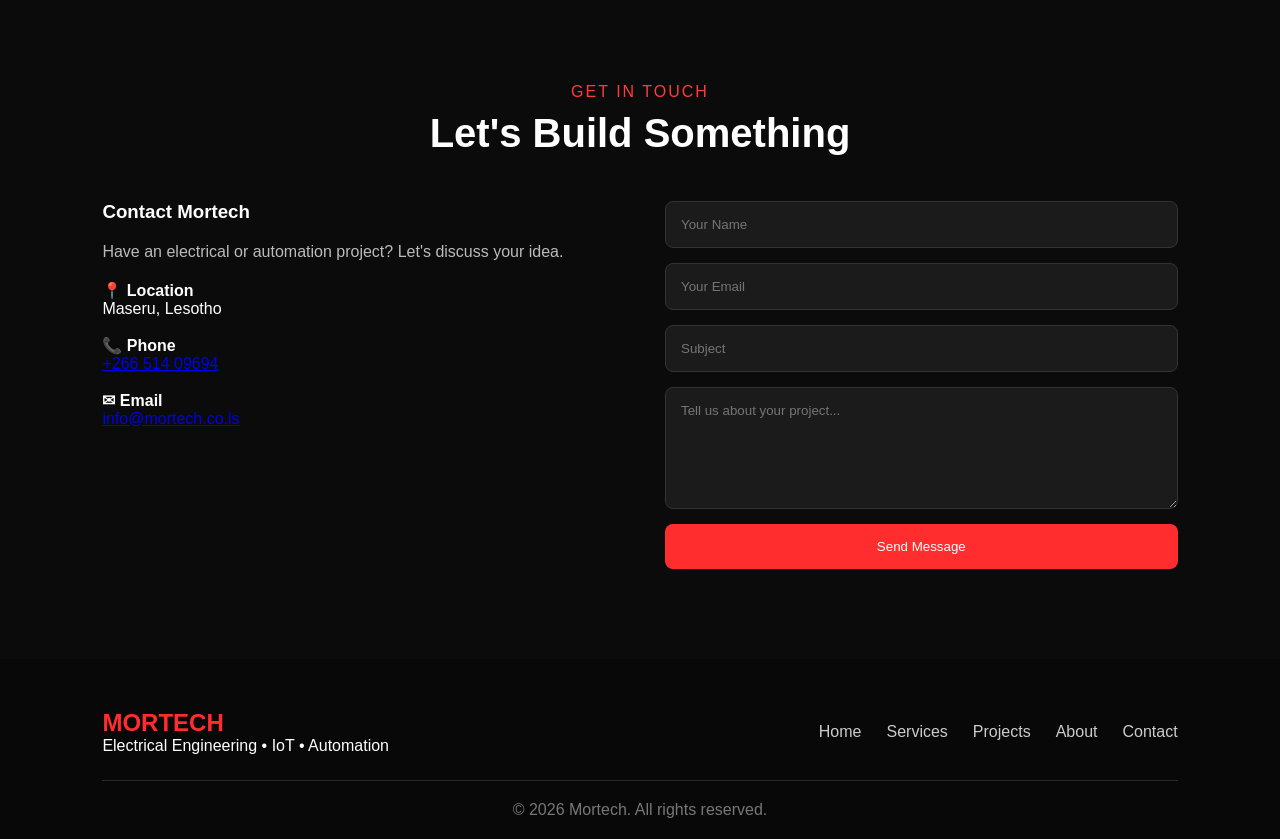
==== commit a9483e88: "Add files via upload" ====
--- a/index.html
+++ b/index.html
@@ -1,297 +1,348 @@
-<!DOCTYPE html>
-	<html lang="en">
-		<head>
-			<meta charset="UTF-8">
-			<meta name="viewport" content="width=device-width, initial-scale=1.0">
-			<title>Mortech</title>
-
-<link rel="stylesheet" href="style.css">
-
-		</head>
-		<body>
-<header class="hero">
-<nav>
-
-    <h2 class="logo">MORTECH</h2>
-
-    <button class="menu-toggle" id="menu-toggle">
-        ☰
-    </button>
-
-    <ul class="nav-links" id="nav-links">
-        <li><a href="#home">Home</a></li>
-        <li><a href="#services">Services</a></li>
-        <li><a href="#projects">Projects</a></li>
-        <li><a href="#about">About</a></li>
-        <li><a href="#contact">Contact</a></li>
-    </ul>
-
-</nav>
-
-    <div class="hero-content">
-        <p class="tag">Electrical • IoT • Automation</p>
-
-        <h1>Building the Future with Smart Engineering</h1>
-
-        <p class="description">
-            Mortech designs electrical systems, IoT automation,
-            smart security and innovative engineering solutions
-            for homes and businesses.
-        </p>
-
-        <div class="buttons">
-            <a href="#" class="btn-red">Our Projects</a>
-            <a href="#" class="btn-outline">Contact Us</a>
-        </div>
-    </div>
-</header>
-
-<section class="services" id="services">
-
-    <p class="section-tag">WHAT WE DO</p>
-    <h2>Our Services</h2>
-
-    <div class="service-grid">
-
-        <div class="card">
-            <div class="icon">⚡</div>
-            <h3>Electrical Installation</h3>
-            <p>Domestic, commercial and industrial electrical installations.</p>
-        </div>
-
-        <div class="card">
-            <div class="icon">📡</div>
-            <h3>IoT Automation</h3>
-            <p>ESP32, smart sensors, remote monitoring and automation.</p>
-        </div>
-
-        <div class="card">
-            <div class="icon">🛡️</div>
-            <h3>Security Systems</h3>
-            <p>Smart intruder alerts, CCTV and intelligent protection.</p>
-        </div>
-
-        <div class="card">
-            <div class="icon">🎬</div>
-            <h3>3D Engineering</h3>
-            <p>Technical visualization and installation animations.</p>
-        </div>
-
-    </div>
-
-</section>
-
-
-<section class="projects" id="projects">
-
-    <p class="section-tag">OUR WORK</p>
-    <h2>Featured Projects</h2>
-
-    <div class="project-grid">
-
-        <div class="project-card">
-
-    <div class="project-image">
-        <img src="images/project2.jfif" alt="Smart IoT Dashboard">
-
-        <div class="project-overlay">
-            <a href="projects/iot-dashboard.html">VIEW PROJECT →</a>
-        </div>
-    </div>
-
-    <div class="project-info">
-        <h3>Smart IoT Dashboard</h3>
-        <p>ESP32 • Firebase • Remote Control</p>
-    </div>
-
-</div>
-
-
-<div class="project-card">
-
-    <div class="project-image">
-        <img src="images/project1.jfif" alt="Smart Intruder Alert">
-
-        <div class="project-overlay">
-            <a href="#">VIEW PROJECT →</a>
-        </div>
-    </div>
-
-    <div class="project-info">
-        <h3>Smart Intruder Alert</h3>
-        <p>PIR Sensor • Android • Firebase</p>
-    </div>
-
-</div>
-
-
-<div class="project-card">
-
-    <div class="project-image">
-        <img src="images/project3.jfif" alt="Electrical Installation">
-
-        <div class="project-overlay">
-            <a href="#">VIEW PROJECT →</a>
-        </div>
-    </div>
-
-    <div class="project-info">
-        <h3>Electrical Installation</h3>
-        <p>Power Systems • Cable Tray • Data Center</p>
-    </div>
-
-</div>
-    </div>
-
-</section>
-
-<section class="stats">
-
-    <p class="section-tag">MORTECH IN NUMBERS</p>
-    <h2>Growing Through Engineering</h2>
-
-    <div class="stats-grid">
-
-        <div class="stat">
-            <h3 class="counter" data-target="25">0</h3>
-            <p>Projects</p>
-        </div>
-
-        <div class="stat">
-            <h3 class="counter" data-target="12">0</h3>
-            <p>IoT Devices</p>
-        </div>
-
-        <div class="stat">
-            <h3 class="counter" data-target="18">0</h3>
-            <p>Clients</p>
-        </div>
-
-        <div class="stat">
-            <h3 class="counter" data-target="7">0</h3>
-            <p>Years Learning</p>
-        </div>
-
-    </div>
-
-</section>
-
-<script src="script.js"></script>
-
-<section class="about" id="about">
-
-    <div class="about-image">
-        <img src="images/about.jfif" alt="Mortech Engineer">
-    </div>
-
-    <div class="about-text">
-
-        <p class="section-tag">ABOUT MORTECH</p>
-
-        <h2>Engineering Practical Smart Solutions</h2>
-
-        <p>
-            Mortech is an engineering company focused on electrical
-            installations, IoT automation, smart security and technical
-            innovation. We combine practical electrical experience with
-            modern software and embedded systems.
-        </p>
-
-        <div class="about-list">
-
-            <div>✔ Electrical Installations</div>
-            <div>✔ ESP32 & IoT Systems</div>
-            <div>✔ Smart Security Solutions</div>
-            <div>✔ 3D Technical Visualization</div>
-
-        </div>
-
-    </div>
-
-</section>
-
-<section class="contact" id="contact">
-
-    <p class="section-tag">GET IN TOUCH</p>
-    <h2>Let's Build Something</h2>
-
-    <div class="contact-container">
-
-        <div class="contact-info">
-
-            <h3>Contact Mortech</h3>
-
-            <p>
-                Have an electrical, automation or IoT project?
-                Let's discuss how we can turn the idea into a
-                working solution.
-            </p>
-
-            <div class="contact-item">
-                <strong>📍 Location</strong>
-                <span>Maseru, Lesotho</span>
-            </div>
-
-            <div class="contact-item">
-                <strong>📞 Phone</strong>
-                <span>+266 51409694</span>
-            </div>
-
-            <div class="contact-item">
-                <strong>✉ Email</strong>
-                <span>moreropanyane@gmail.com</span>
-            </div>
-
-        </div>
-
-
-        <form class="contact-form">
-
-            <input type="text" placeholder="Your Name">
-
-            <input type="email" placeholder="Your Email">
-
-            <input type="text" placeholder="Subject">
-
-            <textarea rows="6"
-                placeholder="Tell us about your project..."></textarea>
-
-            <button type="submit">
-                Send Message
-            </button>
-
-        </form>
-
-    </div>
-
-</section>
-
-<footer class="footer">
-
-    <div class="footer-content">
-
-        <div class="footer-brand">
-            <h2>MORTECH</h2>
-            <p>
-                Electrical Engineering • IoT • Automation
-            </p>
-        </div>
-
-        <div class="footer-links">
-            <a href="#home">Home</a>
-            <a href="#services">Services</a>
-            <a href="#projects">Projects</a>
-            <a href="#about">About</a>
-            <a href="#contact">Contact</a>
-        </div>
-
-    </div>
-
-    <div class="footer-bottom">
-        <p>© 2026 Mortech. All rights reserved.</p>
-    </div>
-
-</footer>
-
-</body>
+<!DOCTYPE html>
+<html lang="en">
+<head>
+  <meta charset="UTF-8">
+  <meta name="viewport" content="width=device-width, initial-scale=1.0">
+
+  <title>Mortech | Electrical Engineering • IoT • Automation</title>
+
+  <meta name="description"
+        content="Mortech builds electrical engineering, IoT automation, smart security and embedded technology solutions in Lesotho.">
+
+  <meta name="author" content="Mortech">
+
+  <!-- Create this later: images/favicon.png -->
+  <link rel="icon" type="image/png" href="images/favicon.png">
+
+  <link rel="stylesheet" href="style.css">
+</head>
+<body>
+
+<header class="hero" id="home">
+
+  <nav>
+    <a href="#home" class="logo">
+  <img src="images/logo.png" alt="Mortech Logo">
+  <div class="logo-text">
+    <span>MORTECH</span>
+    <small>Electrical • IoT • Automation</small>
+  </div>
+</a>
+
+    <button class="menu-toggle" id="menu-toggle" aria-label="Open menu">☰</button>
+
+    <ul class="nav-links" id="nav-links">
+      <li><a href="#home">Home</a></li>
+      <li><a href="#services">Services</a></li>
+      <li><a href="#projects">Projects</a></li>
+      <li><a href="#about">About</a></li>
+      <li><a href="#contact">Contact</a></li>
+    </ul>
+  </nav>
+
+<div class="hero-content">
+
+  <p class="tag">ELECTRICAL • IoT • AUTOMATION</p>
+
+  <h1>
+    Building the Future
+    <span>with Smart Engineering</span>
+  </h1>
+
+  <p class="description">
+    Mortech develops electrical infrastructure, industrial automation,
+    embedded IoT systems and intelligent security solutions for homes,
+    businesses and telecommunications environments.
+  </p>
+
+  <div class="buttons">
+    <a href="#projects" class="btn-red">🚀 Our Projects</a>
+    <a href="#contact" class="btn-outline">✉ Contact Us</a>
+  </div>
+
+</div>
+
+</header>
+
+
+<section class="services reveal" id="services">
+
+  <p class="section-tag">WHAT WE DO</p>
+  <h2>Our Services</h2>
+
+  <div class="service-grid">
+
+    <div class="card">
+      <div class="icon">⚡</div>
+      <h3>Electrical Installation</h3>
+      <p>Domestic, commercial and industrial electrical installations.</p>
+    </div>
+
+    <div class="card">
+      <div class="icon">📡</div>
+      <h3>IoT Automation</h3>
+      <p>ESP32, Firebase and remote monitoring solutions.</p>
+    </div>
+
+    <div class="card">
+      <div class="icon">🛡️</div>
+      <h3>Security Systems</h3>
+      <p>Smart intruder alerts and intelligent protection.</p>
+    </div>
+
+    <div class="card">
+      <div class="icon">🎬</div>
+      <h3>3D Engineering</h3>
+      <p>Technical visualization and installation animations.</p>
+    </div>
+
+  </div>
+
+</section>
+
+
+<section class="projects reveal" id="projects">
+
+  <p class="section-tag">OUR WORK</p>
+  <h2>Featured Projects</h2>
+
+  <div class="project-grid">
+
+    <!-- Project 1 -->
+<div class="project-card">
+
+  <div class="project-image">
+    <img src="images/project3.jfif" alt="Smart IoT Dashboard">
+
+    <div class="project-overlay">
+      <a href="projects/iot-dashboard.html" class="view-btn">
+        View Project →
+      </a>
+    </div>
+  </div>
+
+  <div class="project-info">
+
+    <div class="project-tags">
+      <span>ESP32</span>
+      <span>Firebase</span>
+      <span>Android</span>
+    </div>
+
+    <h3>Smart IoT Dashboard</h3>
+
+    <p>
+      Real-time monitoring and wireless device control using
+      ESP32 and Firebase Realtime Database.
+    </p>
+
+  </div>
+
+</div>
+
+    <!-- Project 2 -->
+   <div class="project-card">
+
+  <div class="project-image">
+    <img src="images/project2.jfif" alt="Smart Intruder Alert">
+
+    <div class="project-overlay">
+      <a href="projects/smart-intruder-alert.html" class="view-btn">
+        View Project →
+      </a>
+    </div>
+  </div>
+
+  <div class="project-info">
+
+    <div class="project-tags">
+      <span>ESP32</span>
+      <span>Firebase</span>
+      <span>IoT</span>
+    </div>
+
+    <h3>Smart Intruder Alert</h3>
+
+    <p>
+      IoT security system using ESP32, PIR motion detection and
+      Firebase to provide real-time remote intrusion alerts.
+    </p>
+
+  </div>
+
+</div>
+
+    <!-- Project 3 -->
+    <div class="project-card">
+
+  <div class="project-image">
+    <img src="images/project4.jfif" alt="Electrical Installation">
+
+    <div class="project-overlay">
+      <a href="projects/electrical-installation.html" class="view-btn">
+        View Project →
+      </a>
+    </div>
+  </div>
+
+  <div class="project-info">
+
+    <div class="project-tags">
+      <span>Electrical</span>
+      <span>Installation</span>
+      <span>Maintenance</span>
+    </div>
+
+    <h3>Electrical Installation</h3>
+
+    <p>
+      Professional electrical installation, maintenance and power
+      distribution work for residential and commercial systems.
+    </p>
+
+  </div>
+
+</div>
+
+  </div>
+
+</section>
+
+
+<section class="stats reveal">
+
+  <p class="section-tag">MORTECH IN NUMBERS</p>
+  <h2>Growing Through Engineering</h2>
+
+  <div class="stats-grid">
+
+    <div class="stat">
+      <h3 class="counter" data-target="25">0</h3>
+      <p>Projects Built</p>
+    </div>
+
+    <div class="stat">
+      <h3 class="counter" data-target="12">0</h3>
+      <p>IoT Prototypes</p>
+    </div>
+
+    <div class="stat">
+      <h3 class="counter" data-target="18">0</h3>
+      <p>Systems Designed</p>
+    </div>
+
+    <div class="stat">
+      <h3 class="counter" data-target="7">0</h3>
+      <p>Years of Learning</p>
+    </div>
+
+  </div>
+
+</section>
+
+
+<section class="about reveal" id="about">
+
+  <div class="about-image">
+    <img src="images/project1.jfif" alt="Mortech engineering">
+  </div>
+
+  <div class="about-text">
+
+    <p class="section-tag">ABOUT MORTECH</p>
+
+    <h2>Engineering Practical Smart Solutions</h2>
+
+    <p>
+      Mortech combines electrical engineering, IoT automation,
+      embedded systems and software development to create practical
+      solutions for homes and businesses.
+    </p>
+
+    <div class="about-list">
+      <div>✔ Electrical Installations</div>
+      <div>✔ ESP32 & IoT Systems</div>
+      <div>✔ Smart Security</div>
+      <div>✔ 3D Technical Visualization</div>
+    </div>
+
+  </div>
+
+</section>
+
+
+<section class="contact reveal" id="contact">
+
+  <p class="section-tag">GET IN TOUCH</p>
+  <h2>Let's Build Something</h2>
+
+  <div class="contact-container">
+
+    <div class="contact-info">
+
+      <h3>Contact Mortech</h3>
+
+      <p>
+        Have an electrical or automation project?
+        Let's discuss your idea.
+      </p>
+
+      <div class="contact-item">
+        <strong>📍 Location</strong><br>
+        <span>Maseru, Lesotho</span>
+      </div>
+
+      <div class="contact-item">
+        <strong>📞 Phone</strong><br>
+        <a href="tel:+26651409694">+266 514 09694</a>
+      </div>
+
+      <div class="contact-item">
+        <strong>✉ Email</strong><br>
+        <a href="mailto:info@mortech.co.ls">info@mortech.co.ls</a>
+      </div>
+
+    </div>
+
+    <form class="contact-form">
+      <input type="text" placeholder="Your Name" required>
+      <input type="email" placeholder="Your Email" required>
+      <input type="text" placeholder="Subject" required>
+      <textarea rows="6" placeholder="Tell us about your project..." required></textarea>
+      <button type="submit">Send Message</button>
+    </form>
+
+  </div>
+
+</section>
+
+
+<footer class="footer">
+
+  <div class="footer-content">
+
+    <div class="footer-brand">
+      <h2>MORTECH</h2>
+      <p>Electrical Engineering • IoT • Automation</p>
+    </div>
+
+    <div class="footer-links">
+      <a href="#home">Home</a>
+      <a href="#services">Services</a>
+      <a href="#projects">Projects</a>
+      <a href="#about">About</a>
+      <a href="#contact">Contact</a>
+    </div>
+
+  </div>
+
+  <div class="footer-bottom">
+    <p>© 2026 Mortech. All rights reserved.</p>
+  </div>
+
+</footer>
+
+<script src="script.js"></script>
+
+</body>
 </html>
--- a/style.css
+++ b/style.css
@@ -1,7 +1,3 @@
-html{
-    scroll-behavior:smooth;
-}
-
 *{
     margin:0;
     padding:0;
@@ -9,35 +5,136 @@
     font-family:Arial, Helvetica, sans-serif;
 }
 
+html{
+    scroll-behavior:smooth;
+}
+
 body{
     background:#0b0b0b;
     color:white;
 }
 
+/* HERO */
+
+/* PREMIUM HERO */
+
 .hero{
+    position:relative;
     min-height:100vh;
-    background:linear-gradient(
-    135deg,
-    #111,
-    #1b1b1b,
-    #2b0000,
-    #111
-);
-
-background-size:300% 300%;
-animation:heroBackground 12s ease infinite;
     padding:30px 8%;
+    overflow:hidden;
+    display:flex;
+    align-items:center;
+    background:
+    linear-gradient(rgba(8,8,8,.78), rgba(8,8,8,.82)),
+    url("images/hero.jpg");
+    background-size:cover;
+    background-position:center;
+}
+
+.hero::before{
+    content:"";
+    position:absolute;
+    inset:0;
+    background:
+    radial-gradient(circle at 20% 30%, rgba(255,0,0,.18), transparent 35%),
+    radial-gradient(circle at 85% 20%, rgba(255,40,40,.12), transparent 30%);
+    animation:pulseGlow 6s ease-in-out infinite;
+}
+
+.hero::after{
+    content:"";
+    position:absolute;
+    width:140%;
+    height:2px;
+    background:linear-gradient(90deg, transparent, #ff2d2d, transparent);
+    top:78%;
+    left:-20%;
+    box-shadow:0 0 18px #ff2d2d;
+    animation:scanLine 5s linear infinite;
+}
+
+.hero-content{
+    position:relative;
+    z-index:2;
+    max-width:720px;
+    margin-top:80px;
+}
+
+.hero h1{
+    font-size:64px;
+    line-height:1.05;
+    margin-bottom:22px;
+    font-weight:800;
+}
+
+.hero h1 span{
+    color:#ff2d2d;
+    display:block;
+}
+
+.tag{
+    color:#ff4b4b;
+    letter-spacing:3px;
+    font-size:13px;
+    font-weight:bold;
+    margin-bottom:18px;
+}
+
+.description{
+    color:#d7d7d7;
+    font-size:18px;
+    line-height:1.8;
+    margin-bottom:36px;
 }
 
 nav{
+    position:fixed;
+    top:0;
+    left:0;
+    width:100%;
     display:flex;
     justify-content:space-between;
     align-items:center;
+    padding:20px 8%;
+    background:rgba(15,15,15,.75);
+    backdrop-filter:blur(14px);
+    z-index:1000;
+    border-bottom:1px solid rgba(255,255,255,.08);
+    animation:navFade .8s ease;
 }
 
 .logo{
-    color:#ff2d2d;
-    font-size:30px;
+    display:flex;
+    align-items:center;
+    gap:12px;
+    text-decoration:none;
+}
+
+.logo img{
+    width:55px;
+    height:55px;
+    object-fit:contain;
+}
+
+.logo-text{
+    display:flex;
+    flex-direction:column;
+    line-height:1.1;
+}
+
+.logo-text span{
+    color:#ffffff;
+    font-size:26px;
+    font-weight:800;
+    letter-spacing:1px;
+}
+
+.logo-text small{
+    color:#bbbbbb;
+    font-size:11px;
+    letter-spacing:1px;
+    text-transform:uppercase;
 }
 
 .nav-links{
@@ -49,11 +146,43 @@
 .nav-links a{
     color:white;
     text-decoration:none;
+    font-weight:600;
+    transition:.3s;
+    position:relative;
+}
+
+.nav-links a:hover{
+    color:#ff2d2d;
+}
+
+.nav-links a::after{
+    content:"";
+    position:absolute;
+    left:0;
+    bottom:-6px;
+    width:0%;
+    height:2px;
+    background:#ff2d2d;
+    transition:.3s;
+}
+
+.nav-links a:hover::after{
+    width:100%;
+}
+
+.menu-toggle{
+    display:none;
+    background:none;
+    border:none;
+    color:white;
+    font-size:30px;
+    cursor:pointer;
 }
 
 .hero-content{
     max-width:650px;
-    margin-top:120px;
+    margin-top:170px;
+    animation:heroFade 1s ease;
 }
 
 .tag{
@@ -69,7 +198,7 @@
 }
 
 .description{
-    color:#cccccc;
+    color:#ccc;
     line-height:1.7;
     margin-bottom:35px;
 }
@@ -79,46 +208,43 @@
     gap:15px;
 }
 
-.btn-red,
-.btn-outline{
+.btn-red,.btn-outline{
     padding:14px 28px;
     border-radius:30px;
     text-decoration:none;
     font-weight:bold;
+    transition:.3s;
 }
 
 .btn-red{
     background:#ff2d2d;
     color:white;
-}
-
-.btn-red,
-.btn-outline{
-    transition:0.3s;
-}
-
-.btn-red:hover{
-    transform:translateY(-3px);
-    box-shadow:0 8px 20px rgba(255,45,45,0.25);
-}
-
-.btn-outline:hover{
-    background:#ff2d2d;
-    color:white;
-    transform:translateY(-3px);
 }
 
 .btn-outline{
     border:2px solid #ff2d2d;
     color:#ff2d2d;
 }
+
+.btn-red:hover,.btn-outline:hover{
+    transform:translateY(-3px);
+}
+
+.btn-outline:hover{
+    background:#ff2d2d;
+    color:white;
+}
+
 /* SERVICES */
 
-.services{
+.services,.projects,.stats,.contact{
     padding:90px 8%;
-    background:#111111;
     text-align:center;
 }
+
+.services{background:#111;}
+.projects{background:#0b0b0b;}
+.stats{background:#111;}
 
 .section-tag{
     color:#ff3b3b;
@@ -126,28 +252,37 @@
     margin-bottom:10px;
 }
 
-.services h2{
+.services h2,.projects h2,.stats h2,.contact h2{
     font-size:40px;
-    margin-bottom:50px;
+    margin-bottom:45px;
+}
+
+.service-grid,.project-grid,.stats-grid{
+    display:grid;
+    gap:25px;
 }
 
 .service-grid{
-    display:grid;
     grid-template-columns:repeat(auto-fit,minmax(240px,1fr));
-    gap:25px;
-}
-
-.card{
+}
+
+.project-grid{
+    grid-template-columns:repeat(auto-fit,minmax(300px,1fr));
+}
+
+.stats-grid{
+    grid-template-columns:repeat(auto-fit,minmax(180px,1fr));
+}
+
+.card,.stat{
     background:#1b1b1b;
-    padding:35px 25px;
-    border-radius:18px;
-    transition:.3s;
-    border:1px solid #2d2d2d;
-}
-
-.card:hover{
+    padding:30px;
+    border-radius:16px;
+    border:1px solid #2b2b2b;
+}
+
+.card:hover,.project-card:hover{
     transform:translateY(-8px);
-    border-color:#ff2d2d;
 }
 
 .icon{
@@ -155,48 +290,57 @@
     margin-bottom:20px;
 }
 
-.card h3{
-    margin-bottom:15px;
-}
-
-.card p{
-    color:#bfbfbf;
-    line-height:1.6;
-}
-
-
-/* PROJECTS */
-
-.projects{
-    padding:90px 8%;
-    background:#0b0b0b;
-    text-align:center;
-}
-
-.project-grid{
-    display:grid;
-    grid-template-columns:repeat(auto-fit,minmax(300px,1fr));
-    gap:25px;
-    margin-top:45px;
-}
+/* PROJECT CARDS */
 
 .project-card{
     background:#171717;
     border-radius:18px;
     overflow:hidden;
-    transition:0.3s;
     border:1px solid #2d2d2d;
-}
-
-.project-card:hover{
-    transform:translateY(-8px);
-    border-color:#ff2d2d;
-}
-
-.project-card img{
+    transition:.3s;
+}
+
+
+
+.project-image{
+    position:relative;
+    overflow:hidden;
+}
+
+.project-image img{
     width:100%;
     height:220px;
     object-fit:cover;
+    display:block;
+    transition:.5s;
+}
+
+.project-overlay{
+    position:absolute;
+    inset:0;
+    background:rgba(0,0,0,.75);
+    display:flex;
+    justify-content:center;
+    align-items:center;
+    opacity:0;
+    transition:.4s;
+}
+
+.project-overlay a{
+    color:white;
+    text-decoration:none;
+    border:2px solid #ff2d2d;
+    padding:12px 22px;
+    border-radius:25px;
+    font-weight:bold;
+}
+
+.project-card:hover .project-image img{
+    transform:scale(1.08);
+}
+
+.project-card:hover .project-overlay{
+    opacity:1;
 }
 
 .project-info{
@@ -204,44 +348,11 @@
     text-align:left;
 }
 
-.project-info h3{
-    margin-bottom:10px;
-}
-
-.project-info p{
-    color:#bbbbbb;
-}
-/* STATISTICS */
-
-.stats{
-    background:#111;
-    padding:90px 8%;
-    text-align:center;
-}
-
-.stats-grid{
-    display:grid;
-    grid-template-columns:repeat(auto-fit,minmax(180px,1fr));
-    gap:25px;
-    margin-top:45px;
-}
-
-.stat{
-    background:#1b1b1b;
-    padding:35px 20px;
-    border-radius:16px;
-    border:1px solid #2b2b2b;
-}
-
 .stat h3{
     font-size:48px;
     color:#ff2d2d;
-    margin-bottom:10px;
-}
-
-.stat p{
-    color:#cccccc;
-}
+}
+
 /* ABOUT */
 
 .about{
@@ -253,40 +364,28 @@
     background:#0d0d0d;
 }
 
-.about-image img{
+.about img{
     width:100%;
     border-radius:18px;
 }
 
-.about-text h2{
+.about h2{
     font-size:40px;
     margin:15px 0 25px;
 }
 
-.about-text p{
-    color:#cfcfcf;
+.about p{
+    color:#ccc;
     line-height:1.8;
 }
 
 .about-list{
-    margin-top:30px;
+    margin-top:25px;
     display:grid;
-    gap:15px;
-    color:white;
+    gap:12px;
 }
 
 /* CONTACT */
-
-.contact{
-    padding:90px 8%;
-    background:#111;
-    text-align:center;
-}
-
-.contact h2{
-    font-size:40px;
-    margin-bottom:50px;
-}
 
 .contact-container{
     display:grid;
@@ -297,26 +396,13 @@
     text-align:left;
 }
 
-.contact-info h3{
-    font-size:28px;
-    margin-bottom:20px;
-}
-
-.contact-info > p{
-    color:#c5c5c5;
-    line-height:1.7;
-    margin-bottom:30px;
+.contact-info p{
+    color:#bbb;
+    margin:20px 0;
 }
 
 .contact-item{
-    display:flex;
-    flex-direction:column;
-    gap:5px;
-    margin-bottom:20px;
-}
-
-.contact-item span{
-    color:#aaa;
+    margin-bottom:18px;
 }
 
 .contact-form{
@@ -327,18 +413,11 @@
 
 .contact-form input,
 .contact-form textarea{
-    width:100%;
     padding:15px;
     background:#1b1b1b;
     border:1px solid #333;
     border-radius:8px;
     color:white;
-    outline:none;
-}
-
-.contact-form input:focus,
-.contact-form textarea:focus{
-    border-color:#ff2d2d;
 }
 
 .contact-form button{
@@ -347,69 +426,7 @@
     color:white;
     border:none;
     border-radius:8px;
-    font-size:16px;
-    font-weight:bold;
     cursor:pointer;
-}
-
-.contact-form button:hover{
-    background:#d90000;
-}
-
-@media (max-width:768px){
-
-.project-details{
-    grid-template-columns:1fr;
-}
-
-.project-hero h1{
-    font-size:38px;
-}
-
-    .contact-container{
-        grid-template-columns:1fr;
-    }
-
-    .hero h1{
-        font-size:40px;
-    }
-
-    .nav-links{
-        gap:12px;
-        font-size:14px;
-    }
-
- .footer-content{
-        flex-direction:column;
-        text-align:center;
-    }
-
-    .footer-links{
-        justify-content:center;
-    }
-
-
-.menu-toggle{
-    display:block;
-}
-
-.nav-links{
-    display:none;
-    position:absolute;
-    top:80px;
-    right:8%;
-    background:#1b1b1b;
-    width:220px;
-    padding:20px;
-    border-radius:12px;
-    flex-direction:column;
-    gap:20px;
-}
-
-.nav-links.active{
-    display:flex;
-}
-
 }
 
 /* FOOTER */
@@ -423,18 +440,12 @@
     display:flex;
     justify-content:space-between;
     align-items:center;
-    gap:30px;
-    padding-bottom:30px;
+    padding-bottom:25px;
     border-bottom:1px solid #292929;
 }
 
 .footer-brand h2{
     color:#ff2d2d;
-    margin-bottom:10px;
-}
-
-.footer-brand p{
-    color:#999;
 }
 
 .footer-links{
@@ -446,134 +457,12 @@
 .footer-links a{
     color:#ccc;
     text-decoration:none;
-    transition:.3s;
-}
-
-.footer-links a:hover{
-    color:#ff2d2d;
 }
 
 .footer-bottom{
     text-align:center;
     padding-top:20px;
     color:#777;
-    font-size:14px;
-}
-
-.menu-toggle{
-    display:none;
-    background:none;
-    border:none;
-    color:white;
-    font-size:30px;
-    cursor:pointer;
-}
-
-/* HERO ANIMATIONS */
-
-.hero-content{
-    animation: heroFade 1s ease-out;
-}
-
-@keyframes heroFade{
-
-    from{
-        opacity:0;
-        transform:translateY(30px);
-    }
-
-    to{
-        opacity:1;
-        transform:translateY(0);
-    }
-
-}
-
-nav{
-    animation: navFade 0.8s ease-out;
-}
-
-@keyframes navFade{
-
-    from{
-        opacity:0;
-        transform:translateY(-20px);
-    }
-
-    to{
-        opacity:1;
-        transform:translateY(0);
-    }
-
-}
-
-@keyframes heroBackground{
-
-    0%{
-        background-position:0% 50%;
-    }
-
-    50%{
-        background-position:100% 50%;
-    }
-
-    100%{
-        background-position:0% 50%;
-    }
-
-}
-
-.project-image{
-    position:relative;
-    overflow:hidden;
-}
-
-.project-image img{
-    width:100%;
-    height:220px;
-    object-fit:cover;
-    display:block;
-    transition:transform 0.5s ease;
-}
-
-.project-overlay{
-    position:absolute;
-    top:0;
-    left:0;
-    width:100%;
-    height:100%;
-
-    background:rgba(0,0,0,0.75);
-
-    display:flex;
-    align-items:center;
-    justify-content:center;
-	position:absolute;
-    opacity:0;
-    transition:opacity 0.4s ease;
-}
-
-.project-overlay a{
-    color:white;
-    text-decoration:none;
-    border:2px solid #ff2d2d;
-    padding:12px 22px;
-    border-radius:25px;
-    font-weight:bold;
-    transform:translateY(15px);
-    transition:0.4s;
-}
-
-.project-card:hover .project-image img{
-    transform:scale(1.08);
-}
-
-.project-card:hover .project-overlay{
-    opacity:1;
-}
-
-.project-card:hover .project-overlay a{
-    transform:translateY(0);
 }
 
 /* PROJECT PAGE */
@@ -607,91 +496,114 @@
     border-radius:18px;
 }
 
-.details h2{
-    margin-bottom:20px;
-}
-
-.details h3{
-    margin:25px 0 15px;
-    color:#ff4444;
-}
-
-.details p,
-.details li{
-    color:#cccccc;
-    line-height:1.8;
-}
-
-.details ul{
-    padding-left:20px;
-}
-
-/* CASE STUDY */
-
-.case-study,
-.tech-stack,
-.workflow,
-.gallery{
-    padding:70px 8%;
-    background:#0d0d0d;
-}
-
-.case-study{
-    display:grid;
-    grid-template-columns:repeat(auto-fit,minmax(280px,1fr));
-    gap:30px;
-}
-
-.case-box,
-.stack-card{
-    background:#181818;
-    padding:30px;
-    border-radius:16px;
-    border:1px solid #2b2b2b;
-}
-
-.stack-grid{
-    display:grid;
-    grid-template-columns:repeat(auto-fit,minmax(250px,1fr));
-    gap:25px;
-    margin-top:30px;
-}
-
-.flow{
-    display:flex;
+/* ANIMATIONS */
+
+@keyframes heroFade{
+    from{opacity:0;transform:translateY(30px);}
+    to{opacity:1;transform:translateY(0);}
+}
+
+@keyframes navFade{
+    from{opacity:0;transform:translateY(-20px);}
+    to{opacity:1;transform:translateY(0);}
+}
+
+@keyframes heroBackground{
+    0%{background-position:0% 50%;}
+    50%{background-position:100% 50%;}
+    100%{background-position:0% 50%;}
+}
+
+@keyframes pulseGlow{
+
+    0%,100%{
+        opacity:.5;
+        transform:scale(1);
+    }
+
+    50%{
+        opacity:1;
+        transform:scale(1.08);
+    }
+
+}
+
+@keyframes scanLine{
+
+    0%{
+        transform:translateX(-25%);
+    }
+
+    100%{
+        transform:translateX(25%);
+    }
+
+}
+
+/* SCROLL REVEAL */
+
+.reveal{
+    opacity:0;
+    transform:translateY(60px);
+    transition:all .8s ease;
+}
+
+.reveal.active{
+    opacity:1;
+    transform:translateY(0);
+}
+
+/* MOBILE */
+
+@media(max-width:768px){
+
+    .menu-toggle{
+        display:block;
+    }
+
+    .nav-links{
+        display:none;
+        position:absolute;
+        top:80px;
+        right:8%;
+        background:#1b1b1b;
+        width:220px;
+        padding:20px;
+        border-radius:12px;
+        flex-direction:column;
+        gap:20px;
+    }
+
+    .nav-links.active{
+        display:flex;
+    }
+
+    .hero h1{
+        font-size:40px;
+    }
+
+    .contact-container,
+    .project-details,
+    .footer-content{
+        grid-template-columns:1fr;
+        flex-direction:column;
+        text-align:center;
+    }
+
+    .hero{
+    text-align:center;
     justify-content:center;
-    align-items:center;
-    gap:15px;
-    flex-wrap:wrap;
-    margin-top:30px;
-}
-
-.flow-box{
-    background:#1b1b1b;
-    border:1px solid #ff2d2d;
-    padding:18px 24px;
-    border-radius:12px;
-    font-weight:bold;
-}
-
-.arrow{
-    color:#ff2d2d;
-    font-size:24px;
-}
-
-.gallery-grid{
-    display:grid;
-    grid-template-columns:repeat(auto-fit,minmax(220px,1fr));
-    gap:20px;
-    margin-top:30px;
-}
-
-.gallery-grid img{
-    width:100%;
-    border-radius:12px;
-    transition:.3s;
-}
-
-.gallery-grid img:hover{
-    transform:scale(1.03);
-}
+}
+
+.hero-content{
+    margin-top:120px;
+}
+
+.hero h1{
+    font-size:42px;
+}
+
+.description{
+    font-size:16px;
+}
+}
